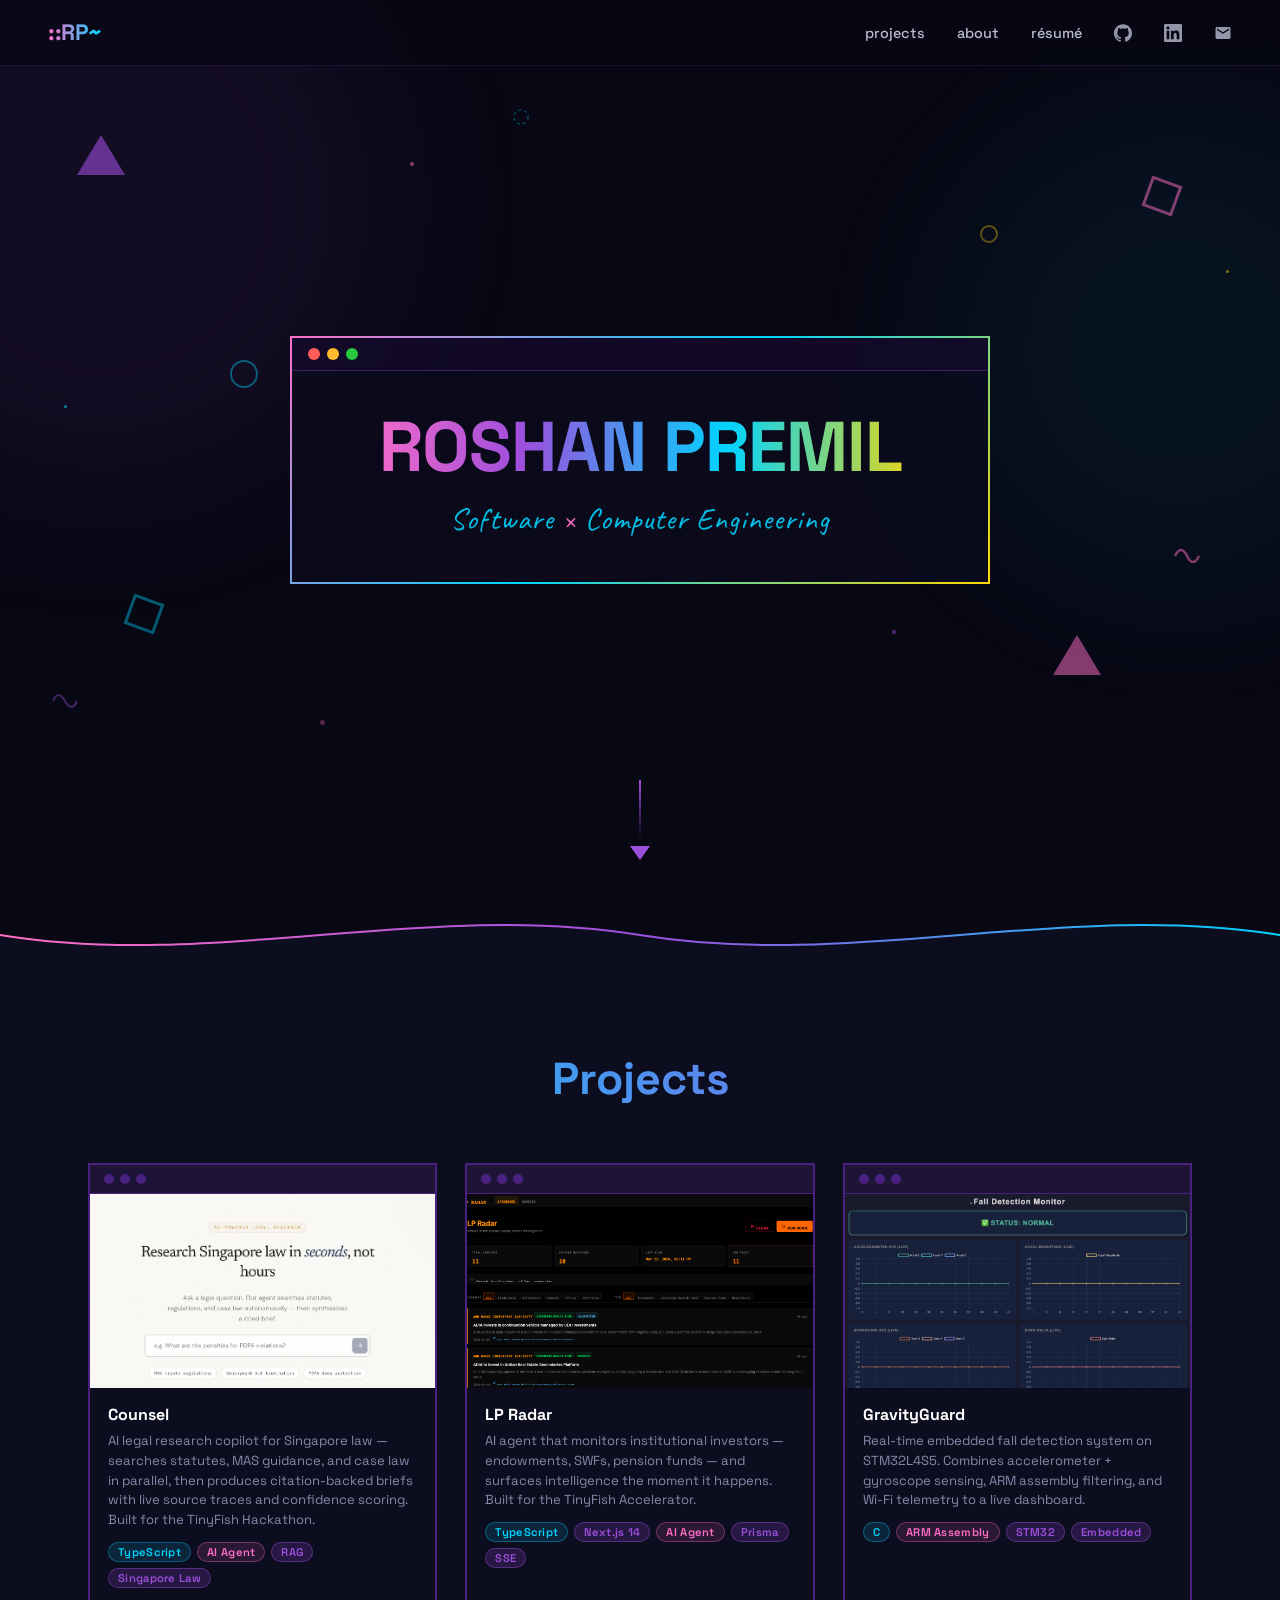
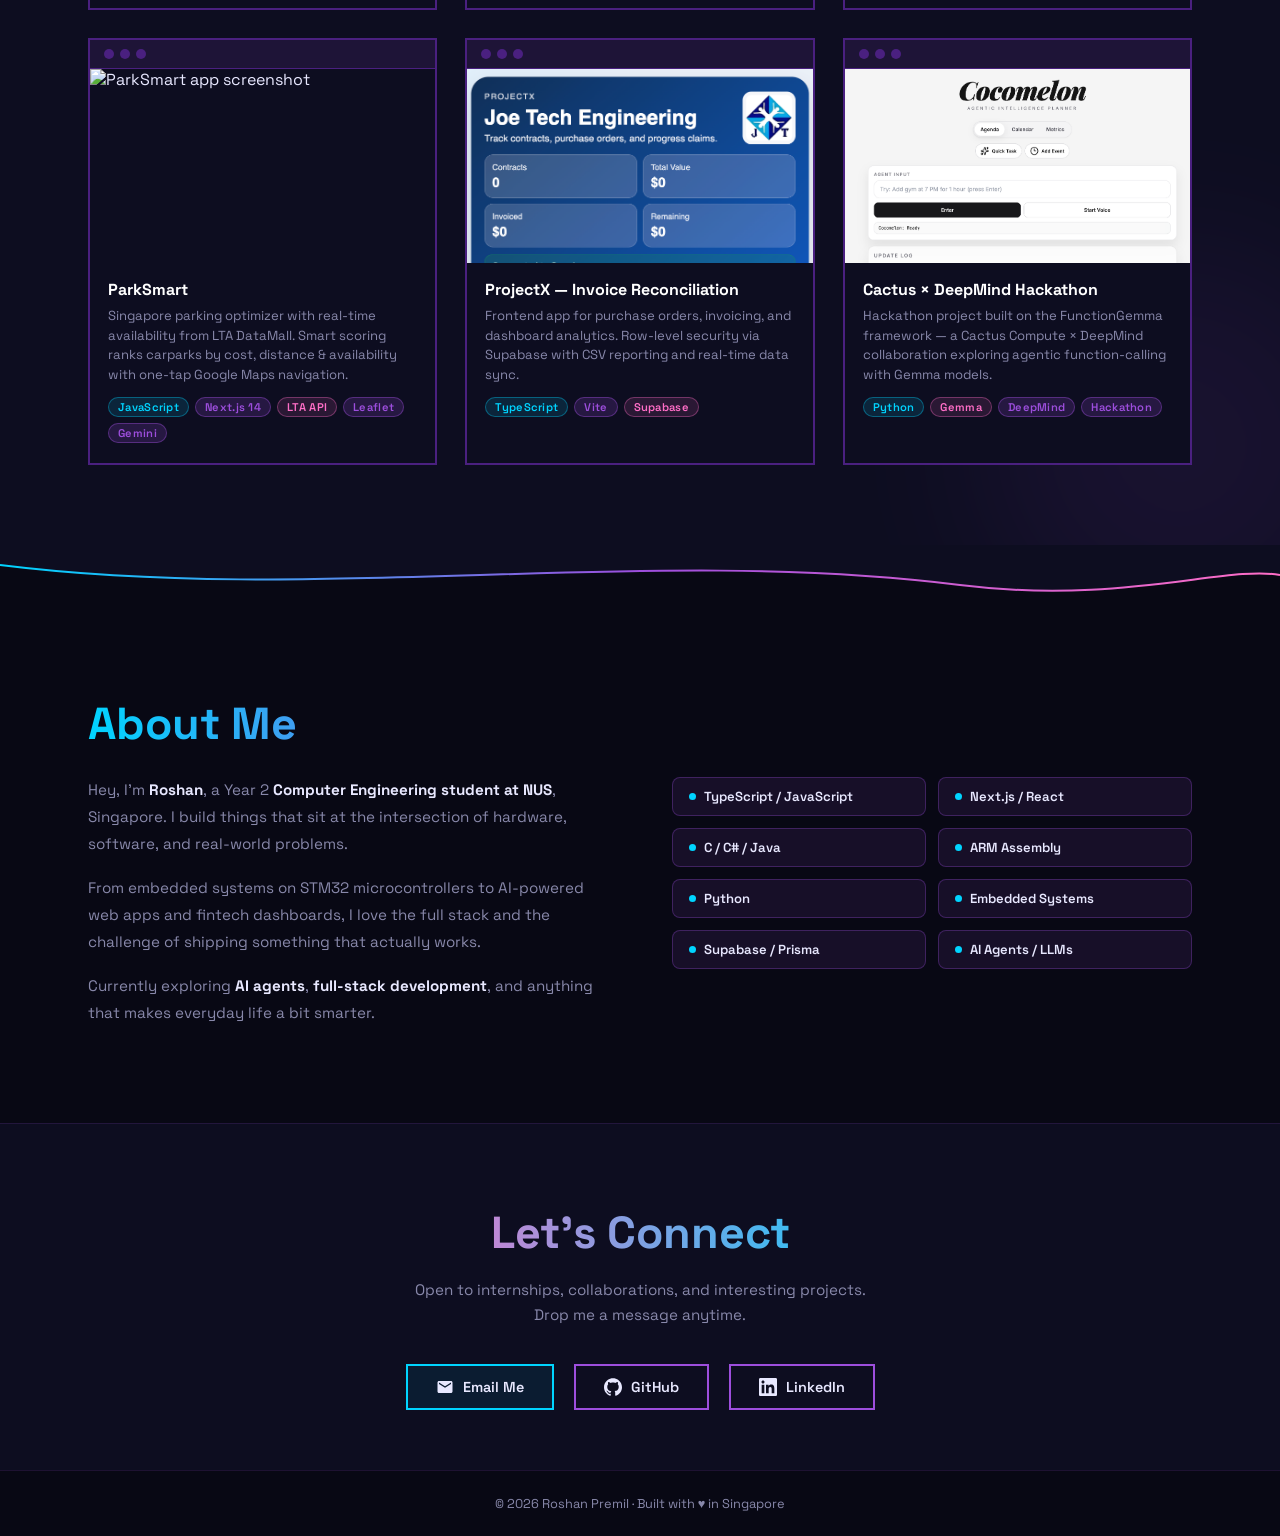
==== index.html @ 3ba29f45 "Initial commit: personal portfolio website" ====
<!DOCTYPE html>
<html lang="en">
<head>
  <meta charset="UTF-8" />
  <meta name="viewport" content="width=device-width, initial-scale=1.0" />
  <title>Roshan Premil — Software Engineer</title>
  <link rel="preconnect" href="https://fonts.googleapis.com" />
  <link href="https://fonts.googleapis.com/css2?family=Caveat:wght@600;700&family=Space+Grotesk:wght@400;500;700;800&display=swap" rel="stylesheet" />
  <style>
    *, *::before, *::after { box-sizing: border-box; margin: 0; padding: 0; }

    :root {
      --bg: #080814;
      --bg2: #0d0d20;
      --pink: #ff6ec7;
      --purple: #9d4edd;
      --cyan: #00d4ff;
      --yellow: #ffd700;
      --card-border: #4a2080;
      --text: #e8e8ff;
      --muted: #8888aa;
    }

    html { scroll-behavior: smooth; }

    body {
      background: var(--bg);
      color: var(--text);
      font-family: 'Space Grotesk', sans-serif;
      overflow-x: hidden;
    }

    /* ─── STARS ─── */
    .stars {
      position: fixed;
      inset: 0;
      pointer-events: none;
      z-index: 0;
      overflow: hidden;
    }
    .star {
      position: absolute;
      border-radius: 50%;
      background: white;
      opacity: 0;
      animation: twinkle var(--d, 3s) var(--delay, 0s) infinite;
    }
    @keyframes twinkle {
      0%, 100% { opacity: 0; }
      50% { opacity: var(--op, 0.6); }
    }

    /* ─── NAV ─── */
    nav {
      position: fixed;
      top: 0; left: 0; right: 0;
      z-index: 100;
      display: flex;
      align-items: center;
      justify-content: space-between;
      padding: 18px 48px;
      background: rgba(8, 8, 20, 0.7);
      backdrop-filter: blur(12px);
      border-bottom: 1px solid rgba(157, 78, 221, 0.15);
    }
    .nav-logo {
      font-size: 1.4rem;
      font-weight: 800;
      background: linear-gradient(90deg, var(--pink), var(--cyan));
      -webkit-background-clip: text;
      -webkit-text-fill-color: transparent;
      background-clip: text;
      letter-spacing: -0.5px;
    }
    .nav-links {
      display: flex;
      align-items: center;
      gap: 32px;
      list-style: none;
    }
    .nav-links a {
      color: var(--text);
      text-decoration: none;
      font-size: 0.9rem;
      font-weight: 500;
      opacity: 0.8;
      transition: opacity 0.2s;
    }
    .nav-links a:hover { opacity: 1; }
    .nav-icon {
      display: flex;
      align-items: center;
      gap: 6px;
    }
    .nav-icon svg { width: 18px; height: 18px; fill: var(--text); opacity: 0.8; transition: opacity 0.2s; }
    .nav-icon:hover svg { opacity: 1; }

    /* ─── WAVE UNDERLINE ─── */
    .nav-wave {
      position: absolute;
      bottom: -3px;
      right: 200px;
      width: 120px;
      height: 8px;
      opacity: 0.5;
    }

    /* ─── HERO ─── */
    #hero {
      position: relative;
      min-height: 100vh;
      display: flex;
      flex-direction: column;
      align-items: center;
      justify-content: center;
      padding: 80px 24px 60px;
      overflow: hidden;
    }

    /* Floating shapes */
    .shape {
      position: absolute;
      pointer-events: none;
      animation: float var(--fd, 6s) ease-in-out var(--fdelay, 0s) infinite alternate;
    }
    @keyframes float {
      from { transform: translateY(0) rotate(var(--r0, 0deg)); }
      to   { transform: translateY(-20px) rotate(var(--r1, 15deg)); }
    }
    .shape-triangle {
      width: 0; height: 0;
      border-left: 24px solid transparent;
      border-right: 24px solid transparent;
      border-bottom: 40px solid;
    }
    .shape-square {
      width: 32px; height: 32px;
      border: 3px solid;
      transform: rotate(20deg);
    }
    .shape-circle {
      width: 28px; height: 28px;
      border-radius: 50%;
      border: 2px solid;
    }
    .shape-squiggle { opacity: 0.6; }

    /* Browser window frame */
    .hero-window {
      position: relative;
      z-index: 2;
      border: 2px solid;
      border-image: linear-gradient(135deg, var(--pink), var(--cyan), var(--yellow)) 1;
      padding: 0;
      max-width: 700px;
      width: 100%;
      background: rgba(13, 13, 32, 0.6);
      backdrop-filter: blur(4px);
    }
    .window-titlebar {
      display: flex;
      align-items: center;
      gap: 7px;
      padding: 10px 16px;
      border-bottom: 1px solid rgba(157, 78, 221, 0.3);
      background: rgba(30, 10, 60, 0.4);
    }
    .dot { width: 12px; height: 12px; border-radius: 50%; }
    .dot-r { background: #ff5f56; }
    .dot-y { background: #febc2e; }
    .dot-g { background: #28c840; }
    .window-body {
      padding: 40px 56px 44px;
      text-align: center;
    }
    .hero-name {
      font-size: clamp(2rem, 5.5vw, 4.8rem);
      white-space: nowrap;
      font-weight: 800;
      line-height: 1.05;
      letter-spacing: -1px;
      background: linear-gradient(90deg, var(--pink) 0%, var(--purple) 30%, var(--cyan) 65%, var(--yellow) 100%);
      -webkit-background-clip: text;
      -webkit-text-fill-color: transparent;
      background-clip: text;
    }
    .hero-sub {
      margin-top: 16px;
      font-family: 'Caveat', cursive;
      font-size: clamp(1.3rem, 3vw, 1.9rem);
      color: var(--cyan);
      opacity: 0.9;
      letter-spacing: 1px;
    }
    .hero-sub span { color: var(--pink); }

    .scroll-arrow {
      position: absolute;
      bottom: 40px;
      left: 50%;
      transform: translateX(-50%);
      z-index: 2;
      display: flex;
      flex-direction: column;
      align-items: center;
      gap: 6px;
    }
    .arrow-line {
      width: 2px;
      height: 60px;
      background: linear-gradient(to bottom, var(--purple), transparent);
      animation: pulse-line 1.5s ease-in-out infinite;
    }
    @keyframes pulse-line {
      0%, 100% { opacity: 0.3; }
      50% { opacity: 1; }
    }
    .arrow-head {
      width: 0; height: 0;
      border-left: 10px solid transparent;
      border-right: 10px solid transparent;
      border-top: 14px solid var(--purple);
      animation: pulse-line 1.5s ease-in-out infinite;
    }

    /* ─── SECTION DIVIDER ─── */
    .wave-divider {
      position: relative;
      height: 80px;
      overflow: hidden;
      background: var(--bg);
    }
    .wave-divider svg { position: absolute; bottom: 0; width: 100%; }

    /* ─── SECTIONS ─── */
    section {
      position: relative;
      z-index: 1;
      padding: 80px 48px;
      max-width: 1200px;
      margin: 0 auto;
    }
    .section-title {
      font-size: clamp(2rem, 4vw, 2.8rem);
      font-weight: 800;
      text-align: center;
      margin-bottom: 56px;
      background: linear-gradient(90deg, var(--cyan), var(--purple));
      -webkit-background-clip: text;
      -webkit-text-fill-color: transparent;
      background-clip: text;
    }

    /* ─── PROJECTS GRID ─── */
    .projects-grid {
      display: grid;
      grid-template-columns: repeat(3, 1fr);
      gap: 28px;
    }
    @media (max-width: 900px) {
      .projects-grid { grid-template-columns: repeat(2, 1fr); }
    }
    @media (max-width: 600px) {
      .projects-grid { grid-template-columns: 1fr; }
      section { padding: 60px 24px; }
      nav { padding: 16px 24px; }
    }

    /* Project card */
    .card {
      border: 2px solid var(--card-border);
      background: var(--bg2);
      transition: transform 0.25s ease, border-color 0.25s ease, box-shadow 0.25s ease;
      cursor: pointer;
      text-decoration: none;
      color: inherit;
      display: block;
    }
    .card:hover {
      transform: translateY(-6px);
      border-color: var(--purple);
      box-shadow: 0 0 24px rgba(157, 78, 221, 0.35);
    }
    .card-titlebar {
      display: flex;
      align-items: center;
      gap: 6px;
      padding: 9px 14px;
      background: rgba(157, 78, 221, 0.12);
      border-bottom: 1px solid var(--card-border);
    }
    .card-dot { width: 10px; height: 10px; border-radius: 50%; background: var(--card-border); }
    .card-thumb {
      width: 100%;
      aspect-ratio: 16/9;
      display: flex;
      align-items: center;
      justify-content: center;
      position: relative;
      overflow: hidden;
    }
    .card-thumb img {
      width: 100%;
      height: 100%;
      object-fit: cover;
      object-position: top;
      display: block;
      transition: transform 0.4s ease;
    }
    .card:hover .card-thumb img {
      transform: scale(1.04);
    }
    .card-thumb::after {
      content: '';
      position: absolute;
      inset: 0;
      background: inherit;
      filter: brightness(0.85);
    }
    .card-thumb.has-img::after { display: none; }
    .card-thumb-icon {
      position: relative;
      z-index: 1;
      font-size: 3.2rem;
      filter: drop-shadow(0 0 12px rgba(0,0,0,0.6));
    }
    .card-body { padding: 16px 18px 20px; }
    .card-title {
      font-size: 1rem;
      font-weight: 700;
      color: white;
      margin-bottom: 6px;
    }
    .card-desc {
      font-size: 0.82rem;
      color: var(--muted);
      line-height: 1.5;
      margin-bottom: 12px;
    }
    .card-tags {
      display: flex;
      flex-wrap: wrap;
      gap: 6px;
    }
    .tag {
      font-size: 0.7rem;
      font-weight: 600;
      padding: 2px 9px;
      border-radius: 999px;
      background: rgba(157, 78, 221, 0.18);
      border: 1px solid rgba(157, 78, 221, 0.4);
      color: var(--purple);
      letter-spacing: 0.3px;
    }
    .tag.cyan {
      background: rgba(0, 212, 255, 0.12);
      border-color: rgba(0, 212, 255, 0.35);
      color: var(--cyan);
    }
    .tag.pink {
      background: rgba(255, 110, 199, 0.12);
      border-color: rgba(255, 110, 199, 0.35);
      color: var(--pink);
    }

    /* ─── ABOUT ─── */
    #about-section {
      background: var(--bg2);
      border-top: 1px solid rgba(157, 78, 221, 0.15);
      border-bottom: 1px solid rgba(157, 78, 221, 0.15);
    }
    .about-inner {
      max-width: 1200px;
      margin: 0 auto;
      padding: 80px 48px;
      display: grid;
      grid-template-columns: 1fr 1fr;
      gap: 64px;
      align-items: center;
    }
    @media (max-width: 768px) {
      .about-inner { grid-template-columns: 1fr; gap: 40px; padding: 60px 24px; }
    }
    .about-heading {
      font-size: clamp(2rem, 4vw, 2.8rem);
      font-weight: 800;
      background: linear-gradient(90deg, var(--cyan), var(--purple));
      -webkit-background-clip: text;
      -webkit-text-fill-color: transparent;
      background-clip: text;
      margin-bottom: 24px;
    }
    .about-text {
      color: var(--muted);
      line-height: 1.8;
      font-size: 0.95rem;
      margin-bottom: 16px;
    }
    .about-text strong { color: var(--text); }
    .skills-grid {
      display: grid;
      grid-template-columns: 1fr 1fr;
      gap: 12px;
      margin-top: 8px;
    }
    .skill-pill {
      padding: 10px 16px;
      background: rgba(157, 78, 221, 0.1);
      border: 1px solid rgba(157, 78, 221, 0.3);
      border-radius: 8px;
      font-size: 0.82rem;
      font-weight: 600;
      color: var(--text);
      display: flex;
      align-items: center;
      gap: 8px;
    }
    .skill-pill .dot-skill {
      width: 7px; height: 7px;
      border-radius: 50%;
      background: var(--cyan);
      flex-shrink: 0;
    }

    /* ─── CONTACT ─── */
    #contact-section {
      text-align: center;
      padding: 80px 48px 60px;
      max-width: 700px;
      margin: 0 auto;
    }
    .contact-title {
      font-size: clamp(2rem, 4vw, 2.8rem);
      font-weight: 800;
      background: linear-gradient(90deg, var(--pink), var(--cyan));
      -webkit-background-clip: text;
      -webkit-text-fill-color: transparent;
      background-clip: text;
      margin-bottom: 16px;
    }
    .contact-sub {
      color: var(--muted);
      margin-bottom: 36px;
      line-height: 1.7;
      font-size: 0.95rem;
    }
    .contact-links {
      display: flex;
      justify-content: center;
      gap: 20px;
      flex-wrap: wrap;
    }
    .contact-btn {
      display: inline-flex;
      align-items: center;
      gap: 9px;
      padding: 12px 28px;
      border: 2px solid var(--purple);
      color: var(--text);
      text-decoration: none;
      font-weight: 600;
      font-size: 0.9rem;
      font-family: 'Space Grotesk', sans-serif;
      background: transparent;
      transition: background 0.2s, border-color 0.2s, box-shadow 0.2s;
    }
    .contact-btn:hover {
      background: rgba(157, 78, 221, 0.2);
      box-shadow: 0 0 20px rgba(157, 78, 221, 0.4);
    }
    .contact-btn.primary {
      border-color: var(--cyan);
      background: rgba(0, 212, 255, 0.08);
    }
    .contact-btn.primary:hover {
      background: rgba(0, 212, 255, 0.2);
      box-shadow: 0 0 20px rgba(0, 212, 255, 0.4);
    }
    .contact-btn svg { width: 18px; height: 18px; fill: currentColor; }

    /* ─── FOOTER ─── */
    footer {
      text-align: center;
      padding: 24px;
      border-top: 1px solid rgba(157, 78, 221, 0.15);
      color: var(--muted);
      font-size: 0.8rem;
    }

    /* ─── SECTION BG DECORATIONS ─── */
    .bg-glow {
      position: absolute;
      border-radius: 50%;
      pointer-events: none;
      filter: blur(80px);
      opacity: 0.08;
      z-index: 0;
    }
  </style>
</head>
<body>

<!-- Stars background -->
<div class="stars" id="stars"></div>

<!-- ─── NAV ─── -->
<nav>
  <div class="nav-logo">::RP~</div>
  <ul class="nav-links">
    <li><a href="#projects">projects</a></li>
    <li><a href="#about">about</a></li>
    <li><a href="resume.html">résumé</a></li>
    <li>
      <a href="https://github.com/Rosh2403" target="_blank" rel="noopener" class="nav-icon">
        <svg viewBox="0 0 24 24" xmlns="http://www.w3.org/2000/svg"><path d="M12 .297c-6.63 0-12 5.373-12 12 0 5.303 3.438 9.8 8.205 11.385.6.113.82-.258.82-.577 0-.285-.01-1.04-.015-2.04-3.338.724-4.042-1.61-4.042-1.61C4.422 18.07 3.633 17.7 3.633 17.7c-1.087-.744.084-.729.084-.729 1.205.084 1.838 1.236 1.838 1.236 1.07 1.835 2.809 1.305 3.495.998.108-.776.417-1.305.76-1.605-2.665-.3-5.466-1.332-5.466-5.93 0-1.31.465-2.38 1.235-3.22-.135-.303-.54-1.523.105-3.176 0 0 1.005-.322 3.3 1.23.96-.267 1.98-.399 3-.405 1.02.006 2.04.138 3 .405 2.28-1.552 3.285-1.23 3.285-1.23.645 1.653.24 2.873.12 3.176.765.84 1.23 1.91 1.23 3.22 0 4.61-2.805 5.625-5.475 5.92.42.36.81 1.096.81 2.22 0 1.606-.015 2.896-.015 3.286 0 .315.21.69.825.57C20.565 22.092 24 17.592 24 12.297c0-6.627-5.373-12-12-12"/></svg>
      </a>
    </li>
    <li>
      <a href="https://linkedin.com/in/roshanpremil" target="_blank" rel="noopener" class="nav-icon">
        <svg viewBox="0 0 24 24" xmlns="http://www.w3.org/2000/svg"><path d="M20.447 20.452h-3.554v-5.569c0-1.328-.027-3.037-1.852-3.037-1.853 0-2.136 1.445-2.136 2.939v5.667H9.351V9h3.414v1.561h.046c.477-.9 1.637-1.85 3.37-1.85 3.601 0 4.267 2.37 4.267 5.455v6.286zM5.337 7.433c-1.144 0-2.063-.926-2.063-2.065 0-1.138.92-2.063 2.063-2.063 1.14 0 2.064.925 2.064 2.063 0 1.139-.925 2.065-2.064 2.065zm1.782 13.019H3.555V9h3.564v11.452zM22.225 0H1.771C.792 0 0 .774 0 1.729v20.542C0 23.227.792 24 1.771 24h20.451C23.2 24 24 23.227 24 22.271V1.729C24 .774 23.2 0 22.222 0h.003z"/></svg>
      </a>
    </li>
    <li>
      <a href="mailto:rohanroshan2403@gmail.com" class="nav-icon">
        <svg viewBox="0 0 24 24" xmlns="http://www.w3.org/2000/svg"><path d="M20 4H4c-1.1 0-2 .9-2 2v12c0 1.1.9 2 2 2h16c1.1 0 2-.9 2-2V6c0-1.1-.9-2-2-2zm0 4l-8 5-8-5V6l8 5 8-5v2z"/></svg>
      </a>
    </li>
  </ul>
</nav>

<!-- ─── HERO ─── -->
<section id="hero" style="max-width: none; padding: 0;">
  <!-- Background glow -->
  <div class="bg-glow" style="width:600px;height:600px;background:var(--purple);top:-100px;left:-200px;"></div>
  <div class="bg-glow" style="width:500px;height:500px;background:var(--cyan);top:100px;right:-150px;opacity:0.05;"></div>

  <!-- Floating shapes -->
  <div class="shape shape-triangle" style="border-bottom-color: var(--purple); top: 15%; left: 6%; opacity:0.6; --fd:7s; --r0:-10deg; --r1:20deg;"></div>
  <div class="shape shape-square" style="border-color: var(--pink); top: 20%; right: 8%; opacity:0.5; --fd:5s; --fdelay:1s;"></div>
  <div class="shape shape-triangle" style="border-bottom-color: var(--pink); bottom: 25%; right: 14%; opacity:0.5; --fd:8s; --fdelay:0.5s; --r0:5deg; --r1:-15deg;"></div>
  <div class="shape shape-square" style="border-color: var(--cyan); bottom: 30%; left: 10%; opacity:0.4; --fd:6s; --fdelay:2s;"></div>
  <div class="shape shape-circle" style="border-color: var(--cyan); top: 40%; left: 18%; opacity:0.4; --fd:9s; --fdelay:1.5s;"></div>
  <div class="shape shape-circle" style="border-color: var(--yellow); top: 25%; right: 22%; opacity:0.35; --fd:7s; --fdelay:3s; width:18px;height:18px;"></div>
  <div class="shape" style="top:60%;right:6%;opacity:0.5;--fd:5s;--fdelay:0.8s;">
    <svg width="32" height="32" viewBox="0 0 32 32" fill="none"><path d="M4 16 Q10 4 16 16 Q22 28 28 16" stroke="#ff6ec7" stroke-width="2.5" fill="none"/></svg>
  </div>
  <div class="shape" style="bottom:20%;left:4%;opacity:0.4;--fd:6s;--fdelay:2.5s;">
    <svg width="28" height="28" viewBox="0 0 28 28" fill="none"><path d="M2 14 Q7 2 14 14 Q21 26 26 14" stroke="#9d4edd" stroke-width="2" fill="none"/></svg>
  </div>
  <div class="shape" style="top:12%;left:40%;opacity:0.3;--fd:10s;">
    <svg width="18" height="18" viewBox="0 0 18 18" fill="none"><circle cx="9" cy="9" r="7" stroke="#00d4ff" stroke-width="1.5" stroke-dasharray="3 3"/></svg>
  </div>

  <!-- Dots scatter -->
  <div style="position:absolute;top:18%;left:32%;width:4px;height:4px;background:var(--pink);border-radius:50%;opacity:0.5;"></div>
  <div style="position:absolute;top:45%;left:5%;width:3px;height:3px;background:var(--cyan);border-radius:50%;opacity:0.6;"></div>
  <div style="position:absolute;top:70%;right:30%;width:4px;height:4px;background:var(--purple);border-radius:50%;opacity:0.5;"></div>
  <div style="position:absolute;top:30%;right:4%;width:3px;height:3px;background:var(--yellow);border-radius:50%;opacity:0.5;"></div>
  <div style="position:absolute;top:80%;left:25%;width:5px;height:5px;background:var(--pink);border-radius:50%;opacity:0.3;"></div>

  <!-- Hero content -->
  <div style="position:relative;z-index:2;width:100%;min-height:100vh;display:flex;flex-direction:column;align-items:center;justify-content:center;padding:100px 24px 80px;">
    <div class="hero-window">
      <div class="window-titlebar">
        <div class="dot dot-r"></div>
        <div class="dot dot-y"></div>
        <div class="dot dot-g"></div>
      </div>
      <div class="window-body">
        <h1 class="hero-name">ROSHAN PREMIL</h1>
        <p class="hero-sub">Software <span>×</span> Computer Engineering</p>
      </div>
    </div>
    <div class="scroll-arrow">
      <div class="arrow-line"></div>
      <div class="arrow-head"></div>
    </div>
  </div>
</section>

<!-- ─── WAVE DIVIDER ─── -->
<div style="height:70px;overflow:hidden;background:var(--bg);position:relative;">
  <svg viewBox="0 0 1440 70" preserveAspectRatio="none" style="position:absolute;bottom:0;width:100%;height:100%;">
    <path d="M0,35 C240,70 480,0 720,35 C960,70 1200,0 1440,35 L1440,70 L0,70 Z" fill="#0d0d20"/>
    <path d="M0,35 C240,70 480,0 720,35 C960,70 1200,0 1440,35" fill="none" stroke="url(#waveGrad)" stroke-width="2"/>
    <defs>
      <linearGradient id="waveGrad" x1="0%" y1="0%" x2="100%" y2="0%">
        <stop offset="0%" stop-color="#ff6ec7"/>
        <stop offset="50%" stop-color="#9d4edd"/>
        <stop offset="100%" stop-color="#00d4ff"/>
      </linearGradient>
    </defs>
  </svg>
</div>

<!-- ─── PROJECTS ─── -->
<div id="projects" style="background:var(--bg2); position:relative; overflow:hidden;">
  <div class="bg-glow" style="width:400px;height:400px;background:var(--purple);bottom:-100px;right:-100px;"></div>
  <section>
    <h2 class="section-title">Projects</h2>
    <div class="projects-grid">

      <!-- Counsel -->
      <a href="https://github.com/Rosh2403/Counsel" target="_blank" rel="noopener" class="card">
        <div class="card-titlebar">
          <div class="card-dot"></div><div class="card-dot"></div><div class="card-dot"></div>
        </div>
        <div class="card-thumb has-img">
          <img src="screenshots/counsel.png" alt="Counsel AI legal research copilot" loading="lazy">
        </div>
        <div class="card-body">
          <div class="card-title">Counsel</div>
          <div class="card-desc">AI legal research copilot for Singapore law — searches statutes, MAS guidance, and case law in parallel, then produces citation-backed briefs with live source traces and confidence scoring. Built for the TinyFish Hackathon.</div>
          <div class="card-tags">
            <span class="tag cyan">TypeScript</span>
            <span class="tag pink">AI Agent</span>
            <span class="tag">RAG</span>
            <span class="tag">Singapore Law</span>
          </div>
        </div>
      </a>

      <!-- LP Radar -->
      <a href="https://github.com/Rosh2403/LDRadar" target="_blank" rel="noopener" class="card">
        <div class="card-titlebar">
          <div class="card-dot"></div><div class="card-dot"></div><div class="card-dot"></div>
        </div>
        <div class="card-thumb has-img">
          <img src="screenshots/lpradar.png" alt="LP Radar dashboard" loading="lazy">
        </div>
        <div class="card-body">
          <div class="card-title">LP Radar</div>
          <div class="card-desc">AI agent that monitors institutional investors — endowments, SWFs, pension funds — and surfaces intelligence the moment it happens. Built for the TinyFish Accelerator.</div>
          <div class="card-tags">
            <span class="tag cyan">TypeScript</span>
            <span class="tag">Next.js 14</span>
            <span class="tag pink">AI Agent</span>
            <span class="tag">Prisma</span>
            <span class="tag">SSE</span>
          </div>
        </div>
      </a>

      <!-- GravityGuard -->
      <a href="https://github.com/Rosh2403/Fall-detector" target="_blank" rel="noopener" class="card">
        <div class="card-titlebar">
          <div class="card-dot"></div><div class="card-dot"></div><div class="card-dot"></div>
        </div>
        <div class="card-thumb has-img">
          <img src="screenshots/gravityguard.png" alt="GravityGuard fall detection dashboard" loading="lazy">
        </div>
        <div class="card-body">
          <div class="card-title">GravityGuard</div>
          <div class="card-desc">Real-time embedded fall detection system on STM32L4S5. Combines accelerometer + gyroscope sensing, ARM assembly filtering, and Wi-Fi telemetry to a live dashboard.</div>
          <div class="card-tags">
            <span class="tag cyan">C</span>
            <span class="tag pink">ARM Assembly</span>
            <span class="tag">STM32</span>
            <span class="tag">Embedded</span>
          </div>
        </div>
      </a>

      <!-- ParkSmart -->
      <a href="https://github.com/Rosh2403/ParkSmart" target="_blank" rel="noopener" class="card">
        <div class="card-titlebar">
          <div class="card-dot"></div><div class="card-dot"></div><div class="card-dot"></div>
        </div>
        <div class="card-thumb has-img">
          <img src="https://github.com/user-attachments/assets/b4dbb531-3345-4b9a-aef7-6df364895c46" alt="ParkSmart app screenshot" loading="lazy">
        </div>
        <div class="card-body">
          <div class="card-title">ParkSmart</div>
          <div class="card-desc">Singapore parking optimizer with real-time availability from LTA DataMall. Smart scoring ranks carparks by cost, distance & availability with one-tap Google Maps navigation.</div>
          <div class="card-tags">
            <span class="tag cyan">JavaScript</span>
            <span class="tag">Next.js 14</span>
            <span class="tag pink">LTA API</span>
            <span class="tag">Leaflet</span>
            <span class="tag">Gemini</span>
          </div>
        </div>
      </a>

      <!-- ProjectX -->
      <a href="https://github.com/Rosh2403/ProjectX" target="_blank" rel="noopener" class="card">
        <div class="card-titlebar">
          <div class="card-dot"></div><div class="card-dot"></div><div class="card-dot"></div>
        </div>
        <div class="card-thumb has-img">
          <img src="screenshots/projectx.png" alt="ProjectX invoice reconciliation app" loading="lazy">
        </div>
        <div class="card-body">
          <div class="card-title">ProjectX — Invoice Reconciliation</div>
          <div class="card-desc">Frontend app for purchase orders, invoicing, and dashboard analytics. Row-level security via Supabase with CSV reporting and real-time data sync.</div>
          <div class="card-tags">
            <span class="tag cyan">TypeScript</span>
            <span class="tag">Vite</span>
            <span class="tag pink">Supabase</span>
          </div>
        </div>
      </a>


      <!-- Cactus x DeepMind Hackathon -->
      <a href="https://github.com/Rosh2403/functiongemma-hackathon" target="_blank" rel="noopener" class="card">
        <div class="card-titlebar">
          <div class="card-dot"></div><div class="card-dot"></div><div class="card-dot"></div>
        </div>
        <div class="card-thumb has-img">
          <img src="screenshots/cactus.png" alt="Cactus app screenshot" loading="lazy">
        </div>
        <div class="card-body">
          <div class="card-title">Cactus × DeepMind Hackathon</div>
          <div class="card-desc">Hackathon project built on the FunctionGemma framework — a Cactus Compute × DeepMind collaboration exploring agentic function-calling with Gemma models.</div>
          <div class="card-tags">
            <span class="tag cyan">Python</span>
            <span class="tag pink">Gemma</span>
            <span class="tag">DeepMind</span>
            <span class="tag">Hackathon</span>
          </div>
        </div>
      </a>

    </div>
  </section>
</div>

<!-- ─── WAVE DIVIDER 2 ─── -->
<div style="height:70px;overflow:hidden;background:var(--bg2);position:relative;">
  <svg viewBox="0 0 1440 70" preserveAspectRatio="none" style="position:absolute;bottom:0;width:100%;height:100%;">
    <path d="M0,20 C360,60 720,0 1080,40 C1260,60 1380,20 1440,30 L1440,70 L0,70 Z" fill="var(--bg)"/>
    <path d="M0,20 C360,60 720,0 1080,40 C1260,60 1380,20 1440,30" fill="none" stroke="url(#waveGrad2)" stroke-width="2"/>
    <defs>
      <linearGradient id="waveGrad2" x1="0%" y1="0%" x2="100%" y2="0%">
        <stop offset="0%" stop-color="#00d4ff"/>
        <stop offset="50%" stop-color="#9d4edd"/>
        <stop offset="100%" stop-color="#ff6ec7"/>
      </linearGradient>
    </defs>
  </svg>
</div>

<!-- ─── ABOUT ─── -->
<div id="about" style="background:var(--bg);">
  <div id="about-section" style="background:transparent;border:none;">
    <div class="about-inner">
      <div>
        <h2 class="about-heading">About Me</h2>
        <p class="about-text">
          Hey, I'm <strong>Roshan</strong>, a Year 2 <strong>Computer Engineering student at NUS</strong>, Singapore.
          I build things that sit at the intersection of hardware, software, and real-world problems.
        </p>
        <p class="about-text">
          From embedded systems on STM32 microcontrollers to AI-powered web apps and fintech dashboards,
          I love the full stack and the challenge of shipping something that actually works.
        </p>
        <p class="about-text">
          Currently exploring <strong>AI agents</strong>, <strong>full-stack development</strong>, and anything that
          makes everyday life a bit smarter.
        </p>
      </div>
      <div>
        <div class="skills-grid">
          <div class="skill-pill"><span class="dot-skill"></span>TypeScript / JavaScript</div>
          <div class="skill-pill"><span class="dot-skill"></span>Next.js / React</div>
          <div class="skill-pill"><span class="dot-skill"></span>C / C# / Java</div>
          <div class="skill-pill"><span class="dot-skill"></span>ARM Assembly</div>
          <div class="skill-pill"><span class="dot-skill"></span>Python</div>
          <div class="skill-pill"><span class="dot-skill"></span>Embedded Systems</div>
          <div class="skill-pill"><span class="dot-skill"></span>Supabase / Prisma</div>
          <div class="skill-pill"><span class="dot-skill"></span>AI Agents / LLMs</div>
        </div>
      </div>
    </div>
  </div>
</div>

<!-- ─── CONTACT ─── -->
<div style="background:var(--bg2); border-top: 1px solid rgba(157,78,221,0.15);">
  <section id="contact-section" style="max-width:700px;">
    <h2 class="contact-title">Let's Connect</h2>
    <p class="contact-sub">
      Open to internships, collaborations, and interesting projects.<br/>
      Drop me a message anytime.
    </p>
    <div class="contact-links">
      <a href="mailto:rohanroshan2403@gmail.com" class="contact-btn primary">
        <svg viewBox="0 0 24 24"><path d="M20 4H4c-1.1 0-2 .9-2 2v12c0 1.1.9 2 2 2h16c1.1 0 2-.9 2-2V6c0-1.1-.9-2-2-2zm0 4l-8 5-8-5V6l8 5 8-5v2z"/></svg>
        Email Me
      </a>
      <a href="https://github.com/Rosh2403" target="_blank" rel="noopener" class="contact-btn">
        <svg viewBox="0 0 24 24"><path d="M12 .297c-6.63 0-12 5.373-12 12 0 5.303 3.438 9.8 8.205 11.385.6.113.82-.258.82-.577 0-.285-.01-1.04-.015-2.04-3.338.724-4.042-1.61-4.042-1.61C4.422 18.07 3.633 17.7 3.633 17.7c-1.087-.744.084-.729.084-.729 1.205.084 1.838 1.236 1.838 1.236 1.07 1.835 2.809 1.305 3.495.998.108-.776.417-1.305.76-1.605-2.665-.3-5.466-1.332-5.466-5.93 0-1.31.465-2.38 1.235-3.22-.135-.303-.54-1.523.105-3.176 0 0 1.005-.322 3.3 1.23.96-.267 1.98-.399 3-.405 1.02.006 2.04.138 3 .405 2.28-1.552 3.285-1.23 3.285-1.23.645 1.653.24 2.873.12 3.176.765.84 1.23 1.91 1.23 3.22 0 4.61-2.805 5.625-5.475 5.92.42.36.81 1.096.81 2.22 0 1.606-.015 2.896-.015 3.286 0 .315.21.69.825.57C20.565 22.092 24 17.592 24 12.297c0-6.627-5.373-12-12-12"/></svg>
        GitHub
      </a>
      <a href="https://linkedin.com/in/roshanpremil" target="_blank" rel="noopener" class="contact-btn">
        <svg viewBox="0 0 24 24"><path d="M20.447 20.452h-3.554v-5.569c0-1.328-.027-3.037-1.852-3.037-1.853 0-2.136 1.445-2.136 2.939v5.667H9.351V9h3.414v1.561h.046c.477-.9 1.637-1.85 3.37-1.85 3.601 0 4.267 2.37 4.267 5.455v6.286zM5.337 7.433c-1.144 0-2.063-.926-2.063-2.065 0-1.138.92-2.063 2.063-2.063 1.14 0 2.064.925 2.064 2.063 0 1.139-.925 2.065-2.064 2.065zm1.782 13.019H3.555V9h3.564v11.452zM22.225 0H1.771C.792 0 0 .774 0 1.729v20.542C0 23.227.792 24 1.771 24h20.451C23.2 24 24 23.227 24 22.271V1.729C24 .774 23.2 0 22.222 0h.003z"/></svg>
        LinkedIn
      </a>
    </div>
  </section>
</div>

<!-- ─── FOOTER ─── -->
<footer>
  <p>© 2026 Roshan Premil · Built with ♥ in Singapore</p>
</footer>

<script>
  // Generate stars
  const starsEl = document.getElementById('stars');
  for (let i = 0; i < 120; i++) {
    const s = document.createElement('div');
    s.className = 'star';
    const size = Math.random() * 2.5 + 0.5;
    s.style.cssText = `
      width:${size}px; height:${size}px;
      left:${Math.random()*100}%;
      top:${Math.random()*100}%;
      --d:${(Math.random()*4+2).toFixed(1)}s;
      --delay:${(Math.random()*5).toFixed(1)}s;
      --op:${(Math.random()*0.5+0.2).toFixed(2)};
    `;
    starsEl.appendChild(s);
  }
</script>

</body>
</html>
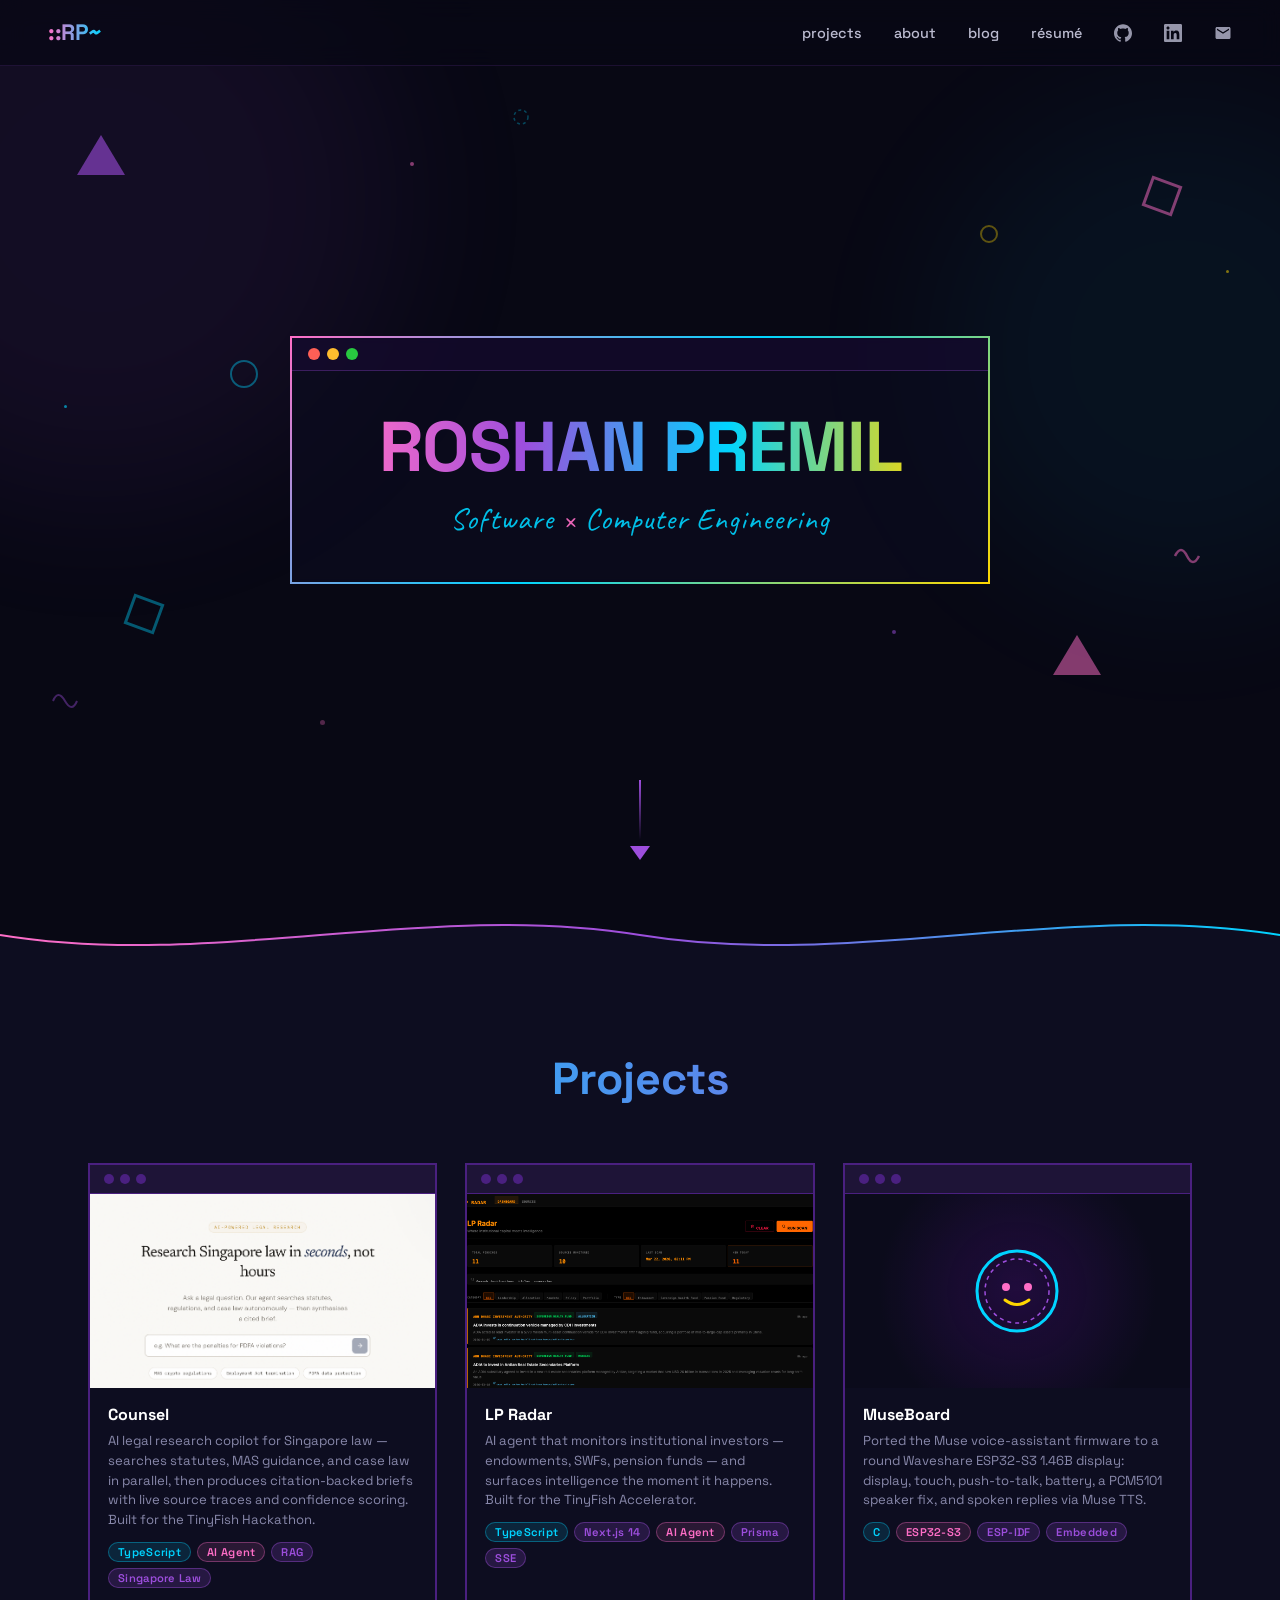
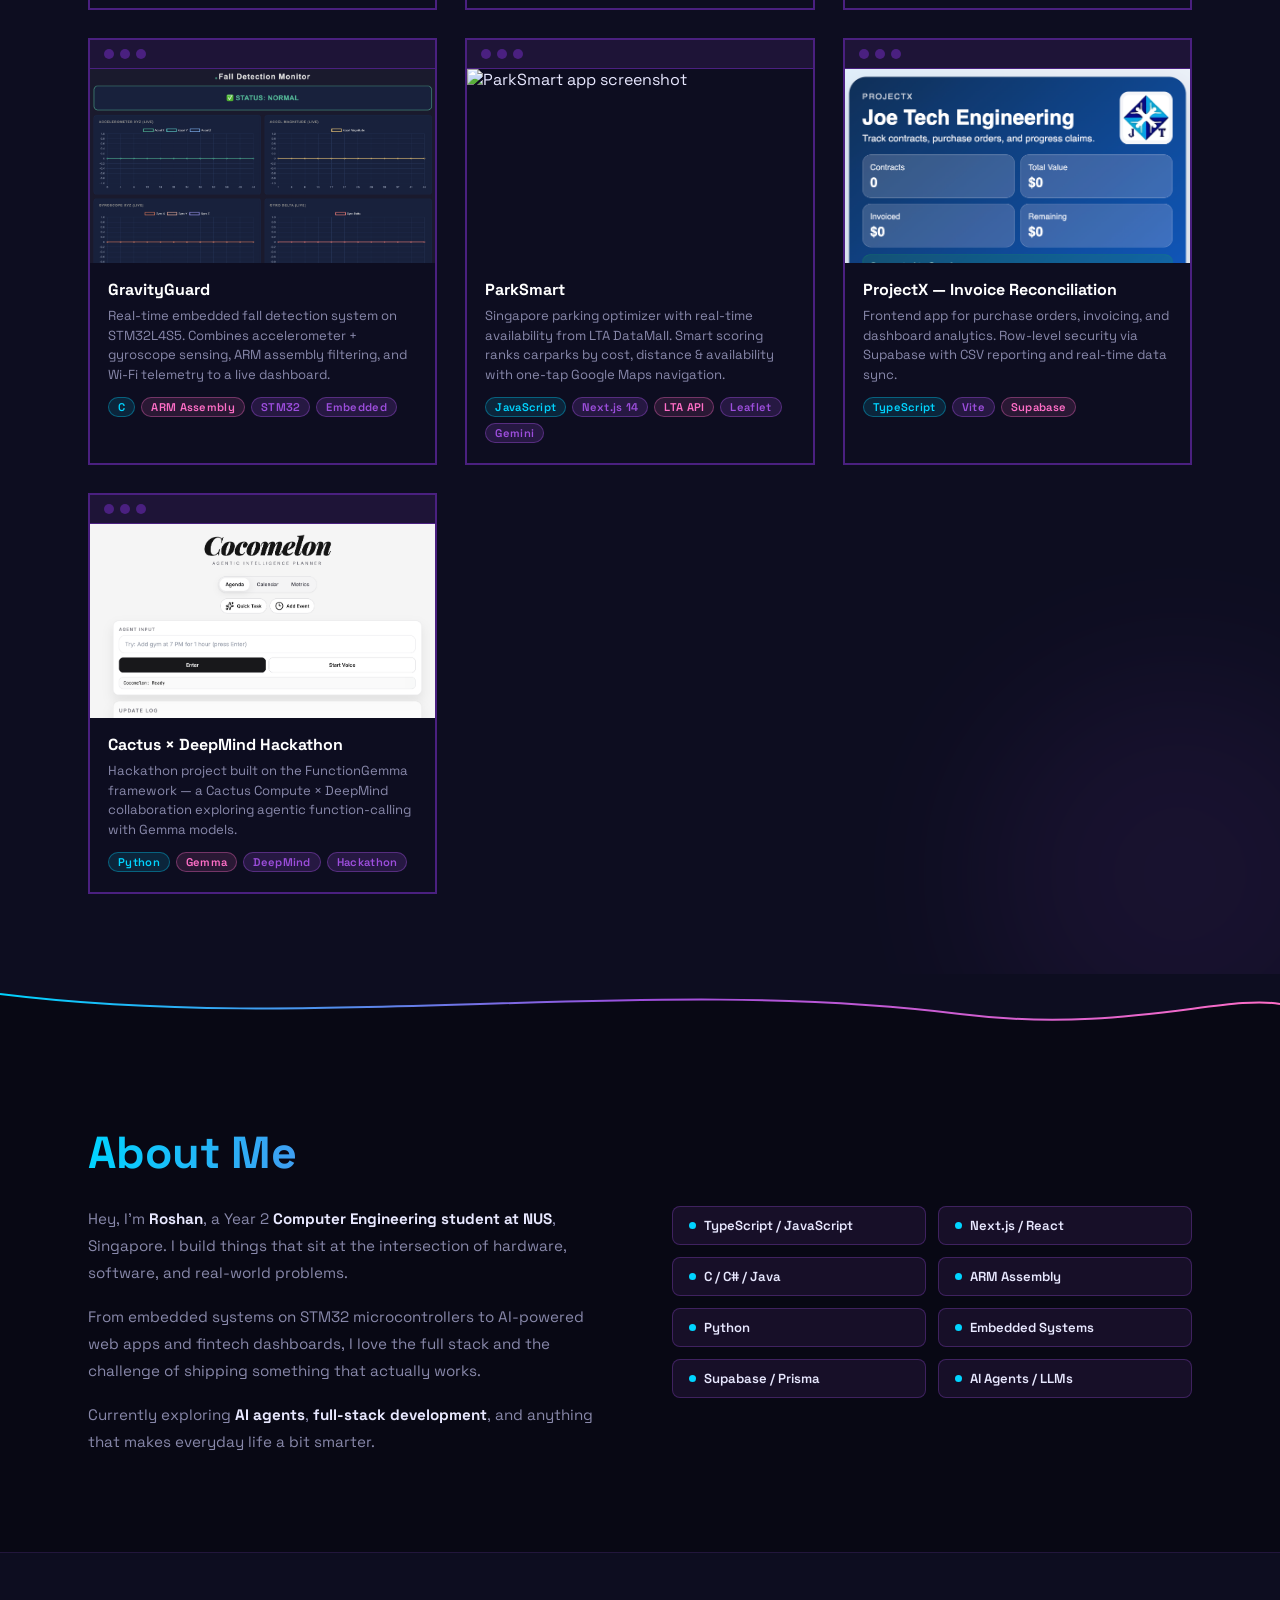
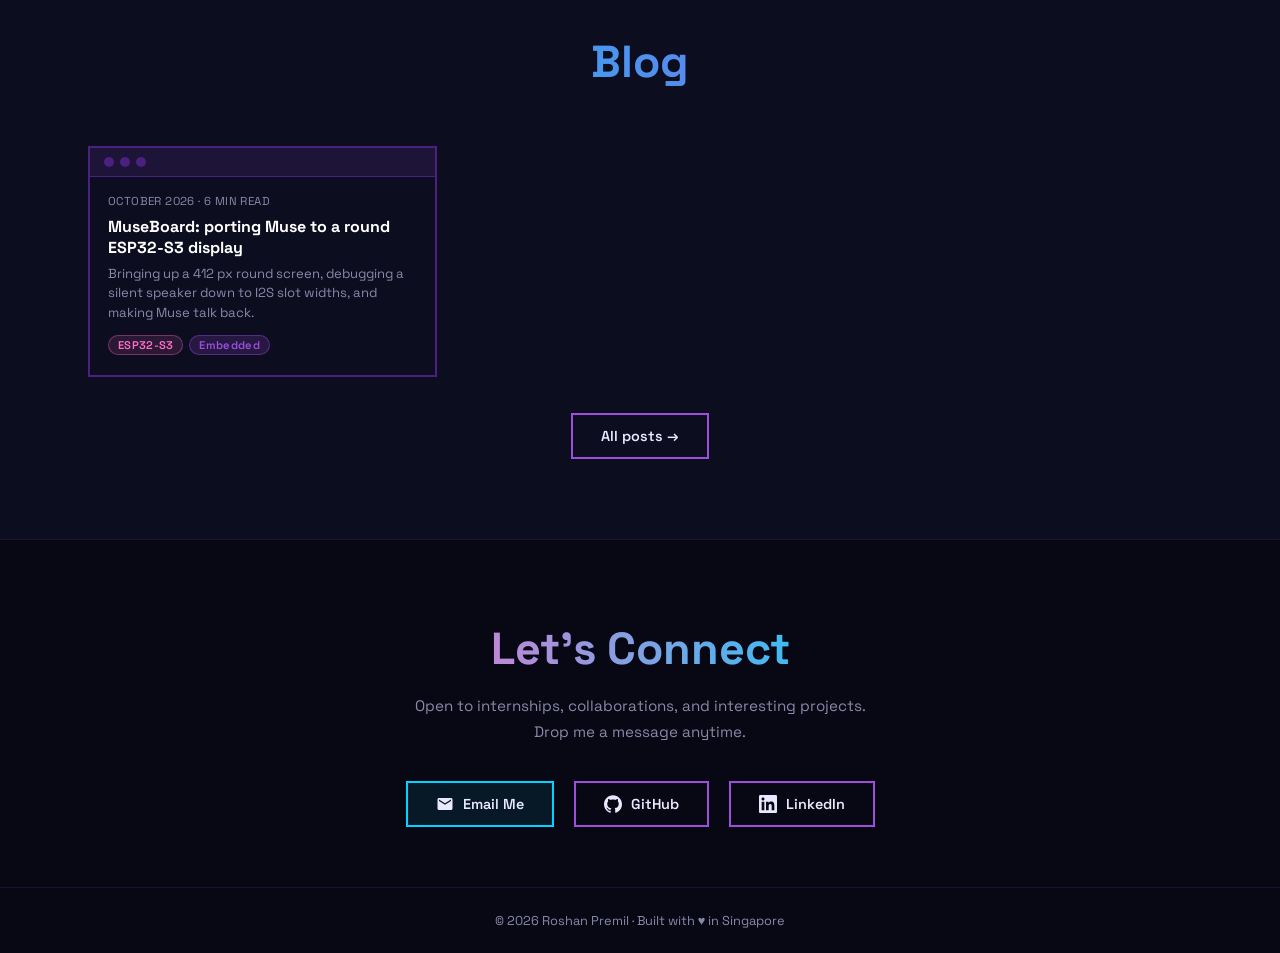
==== commit c7a3a41c: "Add blog with a post on the MuseBoard ESP32-S3 port Adds a blog index and a first post about porting" ====
--- a/index.html
+++ b/index.html
@@ -509,6 +509,7 @@
   <ul class="nav-links">
     <li><a href="#projects">projects</a></li>
     <li><a href="#about">about</a></li>
+    <li><a href="#blog">blog</a></li>
     <li><a href="resume.html">résumé</a></li>
     <li>
       <a href="https://github.com/Rosh2403" target="_blank" rel="noopener" class="nav-icon">
@@ -637,6 +638,31 @@
             <span class="tag pink">AI Agent</span>
             <span class="tag">Prisma</span>
             <span class="tag">SSE</span>
+          </div>
+        </div>
+      </a>
+
+      <!-- MuseBoard -->
+      <a href="blog/museboard-esp32.html" class="card">
+        <div class="card-titlebar">
+          <div class="card-dot"></div><div class="card-dot"></div><div class="card-dot"></div>
+        </div>
+        <div class="card-thumb" style="background:radial-gradient(circle at 50% 50%, #2a0f4d 0%, #0d0d20 70%);">
+          <svg class="card-thumb-icon" width="96" height="96" viewBox="0 0 96 96" fill="none" aria-hidden="true">
+            <circle cx="48" cy="48" r="40" stroke="#00d4ff" stroke-width="3"/>
+            <circle cx="48" cy="48" r="32" stroke="#9d4edd" stroke-width="1.5" stroke-dasharray="4 4"/>
+            <circle cx="37" cy="44" r="4" fill="#ff6ec7"/><circle cx="59" cy="44" r="4" fill="#ff6ec7"/>
+            <path d="M36 57 Q48 66 60 57" stroke="#ffd700" stroke-width="3" stroke-linecap="round"/>
+          </svg>
+        </div>
+        <div class="card-body">
+          <div class="card-title">MuseBoard</div>
+          <div class="card-desc">Ported the Muse voice-assistant firmware to a round Waveshare ESP32-S3 1.46B display: display, touch, push-to-talk, battery, a PCM5101 speaker fix, and spoken replies via Muse TTS.</div>
+          <div class="card-tags">
+            <span class="tag cyan">C</span>
+            <span class="tag pink">ESP32-S3</span>
+            <span class="tag">ESP-IDF</span>
+            <span class="tag">Embedded</span>
           </div>
         </div>
       </a>
@@ -776,8 +802,34 @@
   </div>
 </div>
 
+<!-- ─── BLOG ─── -->
+<div id="blog" style="background:var(--bg2); border-top: 1px solid rgba(157,78,221,0.15);">
+  <section>
+    <h2 class="section-title">Blog</h2>
+    <div class="projects-grid">
+      <a href="blog/museboard-esp32.html" class="card">
+        <div class="card-titlebar">
+          <div class="card-dot"></div><div class="card-dot"></div><div class="card-dot"></div>
+        </div>
+        <div class="card-body">
+          <div class="card-desc" style="margin-bottom:6px;text-transform:uppercase;letter-spacing:0.4px;font-size:0.72rem;">October 2026 · 6 min read</div>
+          <div class="card-title">MuseBoard: porting Muse to a round ESP32-S3 display</div>
+          <div class="card-desc">Bringing up a 412 px round screen, debugging a silent speaker down to I2S slot widths, and making Muse talk back.</div>
+          <div class="card-tags">
+            <span class="tag pink">ESP32-S3</span>
+            <span class="tag">Embedded</span>
+          </div>
+        </div>
+      </a>
+    </div>
+    <p style="text-align:center;margin-top:36px;">
+      <a href="blog/index.html" class="contact-btn">All posts →</a>
+    </p>
+  </section>
+</div>
+
 <!-- ─── CONTACT ─── -->
-<div style="background:var(--bg2); border-top: 1px solid rgba(157,78,221,0.15);">
+<div style="background:var(--bg); border-top: 1px solid rgba(157,78,221,0.15);">
   <section id="contact-section" style="max-width:700px;">
     <h2 class="contact-title">Let's Connect</h2>
     <p class="contact-sub">
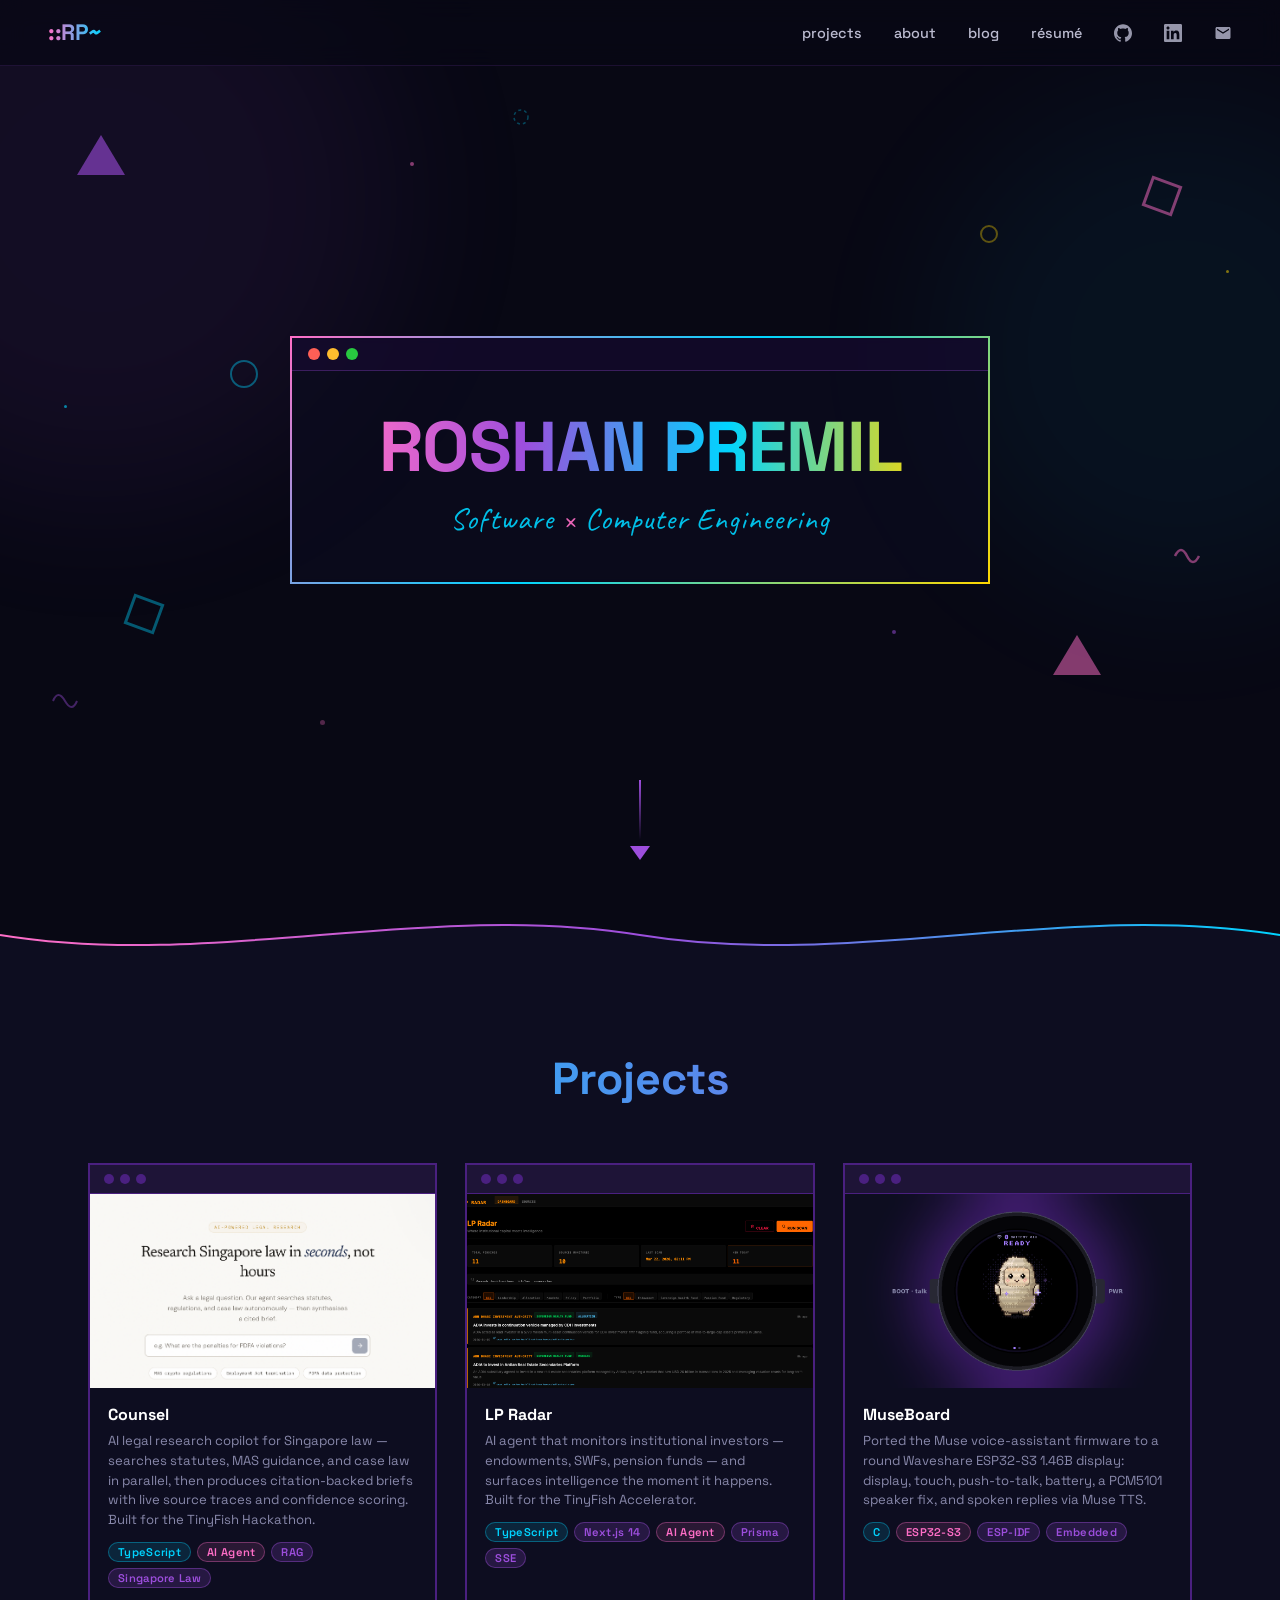
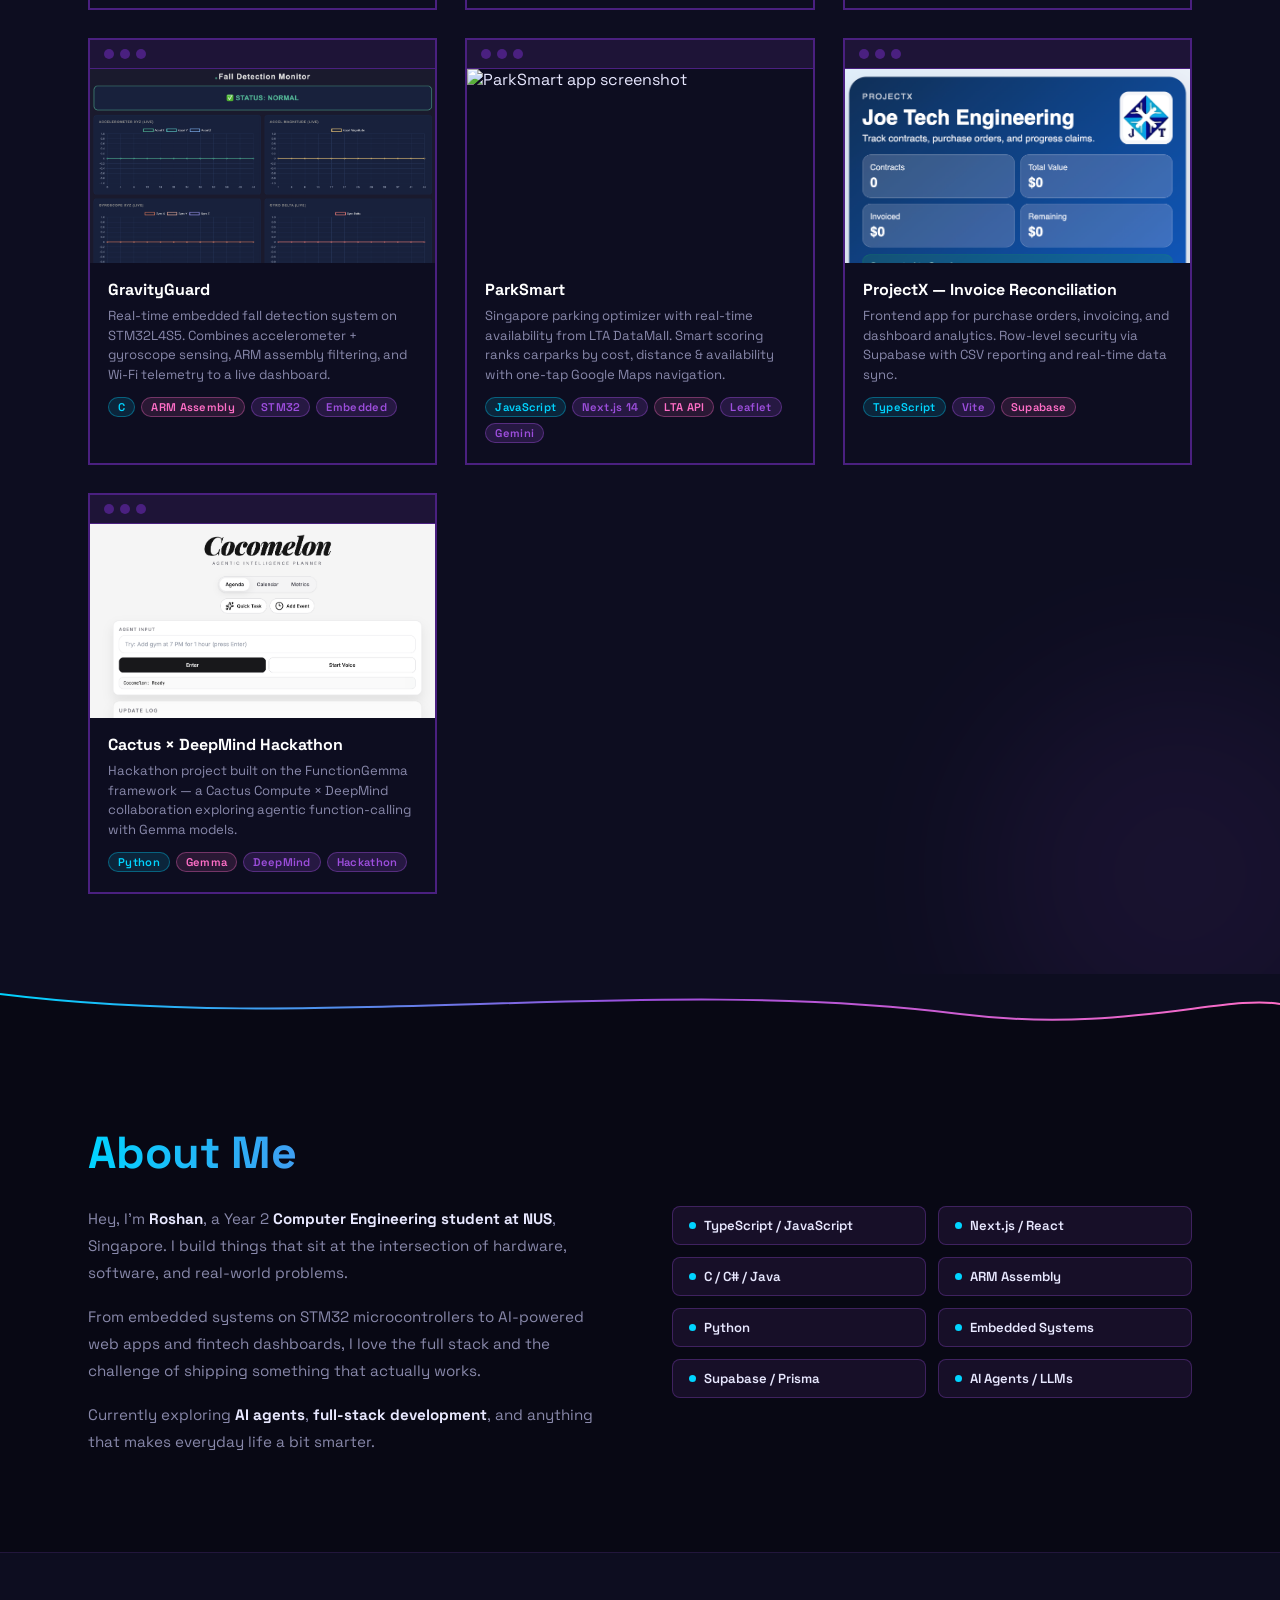
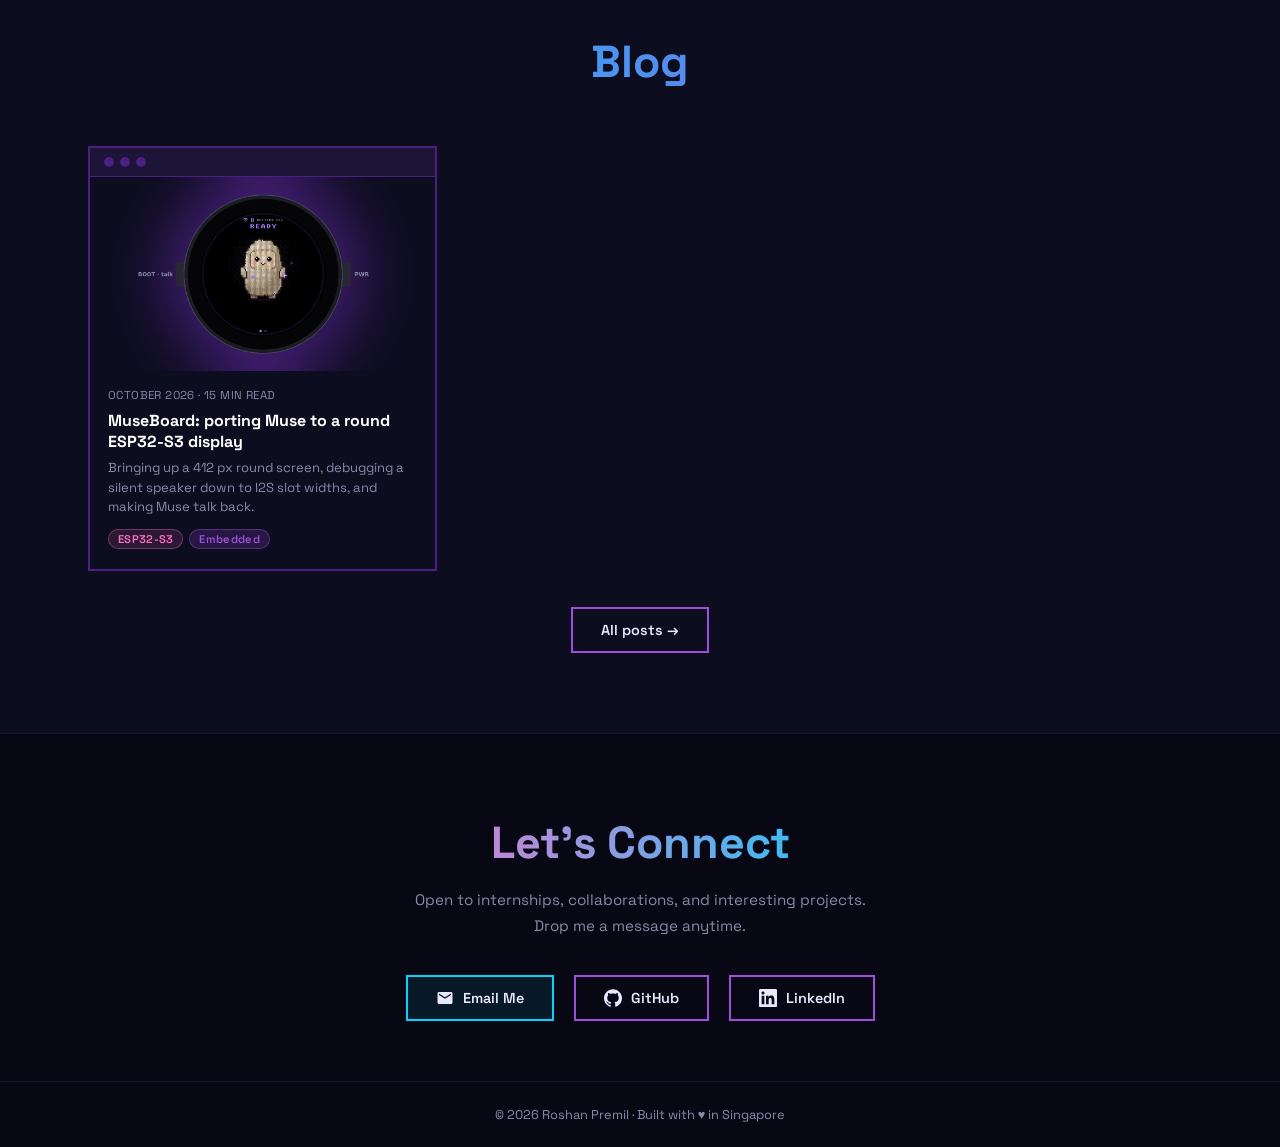
==== commit 23fa060d: "Expand MuseBoard post into a detailed walkthrough with screenshots Rewrites the post step by step (p" ====
--- a/index.html
+++ b/index.html
@@ -647,13 +647,8 @@
         <div class="card-titlebar">
           <div class="card-dot"></div><div class="card-dot"></div><div class="card-dot"></div>
         </div>
-        <div class="card-thumb" style="background:radial-gradient(circle at 50% 50%, #2a0f4d 0%, #0d0d20 70%);">
-          <svg class="card-thumb-icon" width="96" height="96" viewBox="0 0 96 96" fill="none" aria-hidden="true">
-            <circle cx="48" cy="48" r="40" stroke="#00d4ff" stroke-width="3"/>
-            <circle cx="48" cy="48" r="32" stroke="#9d4edd" stroke-width="1.5" stroke-dasharray="4 4"/>
-            <circle cx="37" cy="44" r="4" fill="#ff6ec7"/><circle cx="59" cy="44" r="4" fill="#ff6ec7"/>
-            <path d="M36 57 Q48 66 60 57" stroke="#ffd700" stroke-width="3" stroke-linecap="round"/>
-          </svg>
+        <div class="card-thumb has-img">
+          <img src="blog/images/museboard/hero.png" alt="MuseBoard round display showing the Muse avatar" loading="lazy" style="object-position:center;">
         </div>
         <div class="card-body">
           <div class="card-title">MuseBoard</div>
@@ -811,8 +806,11 @@
         <div class="card-titlebar">
           <div class="card-dot"></div><div class="card-dot"></div><div class="card-dot"></div>
         </div>
+        <div class="card-thumb has-img">
+          <img src="blog/images/museboard/hero.png" alt="" loading="lazy" style="object-position:center;">
+        </div>
         <div class="card-body">
-          <div class="card-desc" style="margin-bottom:6px;text-transform:uppercase;letter-spacing:0.4px;font-size:0.72rem;">October 2026 · 6 min read</div>
+          <div class="card-desc" style="margin-bottom:6px;text-transform:uppercase;letter-spacing:0.4px;font-size:0.72rem;">October 2026 · 15 min read</div>
           <div class="card-title">MuseBoard: porting Muse to a round ESP32-S3 display</div>
           <div class="card-desc">Bringing up a 412 px round screen, debugging a silent speaker down to I2S slot widths, and making Muse talk back.</div>
           <div class="card-tags">
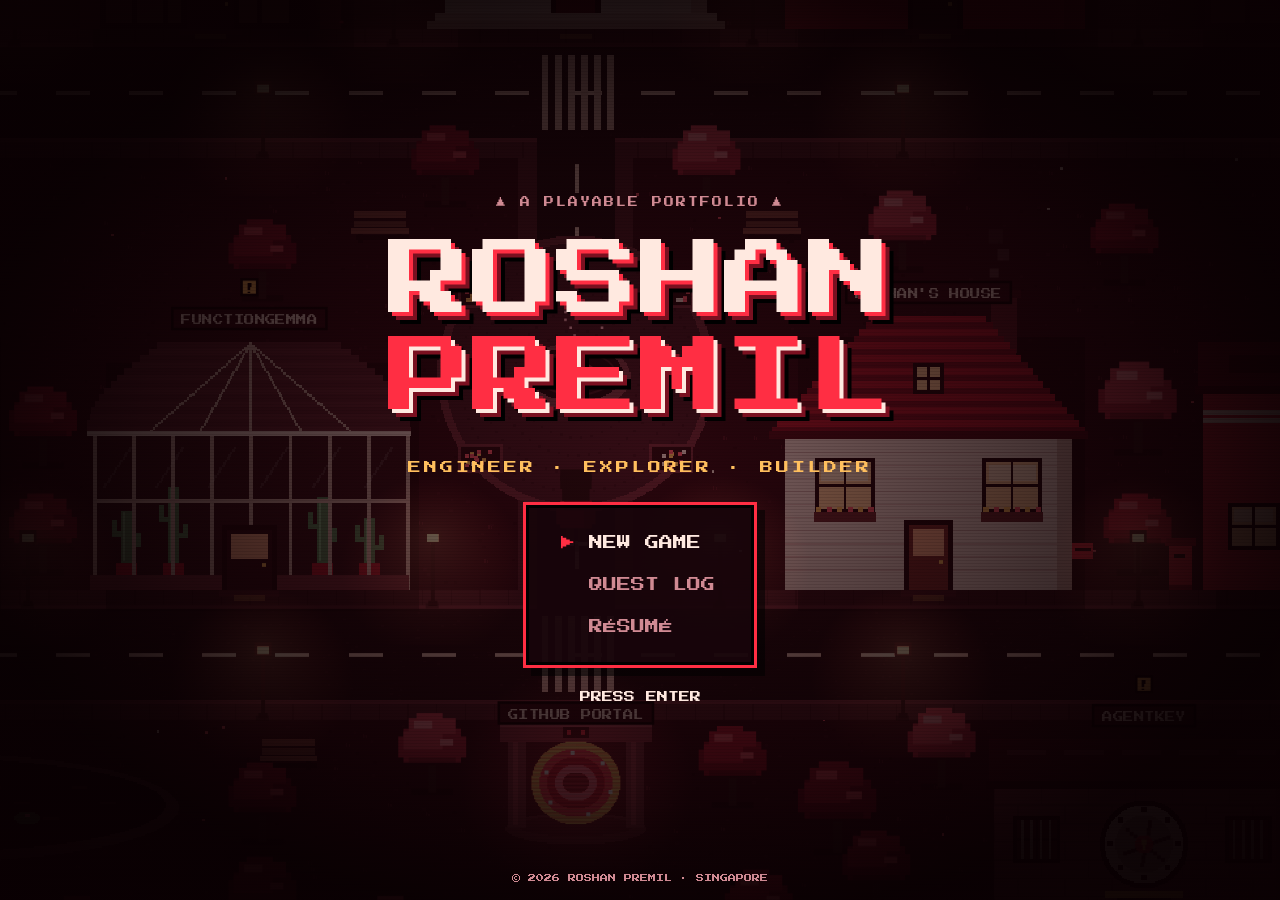
==== commit fdebca4f: "Build Rosh City playable portfolio" ====
--- a/index.html
+++ b/index.html
@@ -1,879 +1,158 @@
-<!DOCTYPE html>
+<!doctype html>
 <html lang="en">
-<head>
-  <meta charset="UTF-8" />
-  <meta name="viewport" content="width=device-width, initial-scale=1.0" />
-  <title>Roshan Premil — Software Engineer</title>
-  <link rel="preconnect" href="https://fonts.googleapis.com" />
-  <link href="https://fonts.googleapis.com/css2?family=Caveat:wght@600;700&family=Space+Grotesk:wght@400;500;700;800&display=swap" rel="stylesheet" />
-  <style>
-    *, *::before, *::after { box-sizing: border-box; margin: 0; padding: 0; }
+  <head>
+    <meta charset="UTF-8" />
+    <meta
+      name="viewport"
+      content="width=device-width, initial-scale=1, viewport-fit=cover"
+    />
+    <meta name="theme-color" content="#120306" />
+    <meta
+      name="description"
+      content="Roshan Premil’s playable portfolio. Walk around Rosh City, a pixel-art world where every building is a project: AI agents, full-stack apps, knowledge graphs, and embedded systems."
+    />
+    <title>Roshan Premil — Rosh City, a playable portfolio</title>
+    <link rel="preconnect" href="https://fonts.googleapis.com" />
+    <link rel="preconnect" href="https://fonts.gstatic.com" crossorigin />
+    <link
+      href="https://fonts.googleapis.com/css2?family=Press+Start+2P&family=VT323&display=swap"
+      rel="stylesheet"
+    />
+    <link rel="stylesheet" href="style.css" />
+    <script src="game.js" defer></script>
+  </head>
+  <body>
+    <!-- Plain version of the site for screen readers and search engines -->
+    <div class="sr-only">
+      <h2>About Roshan</h2>
+      <p>
+        Computer Engineering student at the National University of Singapore,
+        currently in Silicon Valley with NUS Overseas Colleges as a compiler
+        engineering intern at TetraMem. Singapore National Cricket Team carded
+        athlete. Builds AI agents, identity systems, knowledge graphs, and
+        embedded systems.
+      </p>
+      <h2>Projects</h2>
+      <ul>
+        <li><a href="https://github.com/Rosh2403/AgentKey">AgentKey</a>: portable, cryptographically verifiable identity for AI agents.</li>
+        <li><a href="https://github.com/Rosh2403/Counsel">Counsel</a>: AI legal research copilot for Singapore law.</li>
+        <li><a href="https://github.com/Rosh2403/LDRadar">LP Radar</a>: AI agent that monitors institutional investors.</li>
+        <li><a href="https://github.com/Rosh2403/Fall-detector">GravityGuard</a>: real-time fall detection on the STM32.</li>
+        <li><a href="https://github.com/Rosh2403/ParkSmart">ParkSmart</a>: Singapore carpark finder.</li>
+        <li><a href="https://github.com/Rosh2403/memspace-falkordb-blog">Memspace</a>: shared memory for AI assistants on FalkorDB.</li>
+        <li><a href="https://github.com/Rosh2403/functiongemma-hackathon">FunctionGemma</a>: Cactus × DeepMind hackathon project.</li>
+      </ul>
+      <p>
+        <a href="resume.html">Résumé</a> ·
+        <a href="mailto:rohanroshan2403@gmail.com">Email</a> ·
+        <a href="https://linkedin.com/in/roshan-premil">LinkedIn</a>
+      </p>
+    </div>
 
-    :root {
-      --bg: #080814;
-      --bg2: #0d0d20;
-      --pink: #ff6ec7;
-      --purple: #9d4edd;
-      --cyan: #00d4ff;
-      --yellow: #ffd700;
-      --card-border: #4a2080;
-      --text: #e8e8ff;
-      --muted: #8888aa;
-    }
+    <main id="game" class="game" tabindex="-1">
+      <canvas
+        id="world"
+        role="img"
+        aria-label="Rosh City: a pixel-art city at night where each building is one of Roshan’s projects. Use the quest log to open any project."
+      ></canvas>
+      <div class="screen-fx" aria-hidden="true"></div>
 
-    html { scroll-behavior: smooth; }
-
-    body {
-      background: var(--bg);
-      color: var(--text);
-      font-family: 'Space Grotesk', sans-serif;
-      overflow-x: hidden;
-    }
-
-    /* ─── STARS ─── */
-    .stars {
-      position: fixed;
-      inset: 0;
-      pointer-events: none;
-      z-index: 0;
-      overflow: hidden;
-    }
-    .star {
-      position: absolute;
-      border-radius: 50%;
-      background: white;
-      opacity: 0;
-      animation: twinkle var(--d, 3s) var(--delay, 0s) infinite;
-    }
-    @keyframes twinkle {
-      0%, 100% { opacity: 0; }
-      50% { opacity: var(--op, 0.6); }
-    }
-
-    /* ─── NAV ─── */
-    nav {
-      position: fixed;
-      top: 0; left: 0; right: 0;
-      z-index: 100;
-      display: flex;
-      align-items: center;
-      justify-content: space-between;
-      padding: 18px 48px;
-      background: rgba(8, 8, 20, 0.7);
-      backdrop-filter: blur(12px);
-      border-bottom: 1px solid rgba(157, 78, 221, 0.15);
-    }
-    .nav-logo {
-      font-size: 1.4rem;
-      font-weight: 800;
-      background: linear-gradient(90deg, var(--pink), var(--cyan));
-      -webkit-background-clip: text;
-      -webkit-text-fill-color: transparent;
-      background-clip: text;
-      letter-spacing: -0.5px;
-    }
-    .nav-links {
-      display: flex;
-      align-items: center;
-      gap: 32px;
-      list-style: none;
-    }
-    .nav-links a {
-      color: var(--text);
-      text-decoration: none;
-      font-size: 0.9rem;
-      font-weight: 500;
-      opacity: 0.8;
-      transition: opacity 0.2s;
-    }
-    .nav-links a:hover { opacity: 1; }
-    .nav-icon {
-      display: flex;
-      align-items: center;
-      gap: 6px;
-    }
-    .nav-icon svg { width: 18px; height: 18px; fill: var(--text); opacity: 0.8; transition: opacity 0.2s; }
-    .nav-icon:hover svg { opacity: 1; }
-
-    /* ─── WAVE UNDERLINE ─── */
-    .nav-wave {
-      position: absolute;
-      bottom: -3px;
-      right: 200px;
-      width: 120px;
-      height: 8px;
-      opacity: 0.5;
-    }
-
-    /* ─── HERO ─── */
-    #hero {
-      position: relative;
-      min-height: 100vh;
-      display: flex;
-      flex-direction: column;
-      align-items: center;
-      justify-content: center;
-      padding: 80px 24px 60px;
-      overflow: hidden;
-    }
-
-    /* Floating shapes */
-    .shape {
-      position: absolute;
-      pointer-events: none;
-      animation: float var(--fd, 6s) ease-in-out var(--fdelay, 0s) infinite alternate;
-    }
-    @keyframes float {
-      from { transform: translateY(0) rotate(var(--r0, 0deg)); }
-      to   { transform: translateY(-20px) rotate(var(--r1, 15deg)); }
-    }
-    .shape-triangle {
-      width: 0; height: 0;
-      border-left: 24px solid transparent;
-      border-right: 24px solid transparent;
-      border-bottom: 40px solid;
-    }
-    .shape-square {
-      width: 32px; height: 32px;
-      border: 3px solid;
-      transform: rotate(20deg);
-    }
-    .shape-circle {
-      width: 28px; height: 28px;
-      border-radius: 50%;
-      border: 2px solid;
-    }
-    .shape-squiggle { opacity: 0.6; }
-
-    /* Browser window frame */
-    .hero-window {
-      position: relative;
-      z-index: 2;
-      border: 2px solid;
-      border-image: linear-gradient(135deg, var(--pink), var(--cyan), var(--yellow)) 1;
-      padding: 0;
-      max-width: 700px;
-      width: 100%;
-      background: rgba(13, 13, 32, 0.6);
-      backdrop-filter: blur(4px);
-    }
-    .window-titlebar {
-      display: flex;
-      align-items: center;
-      gap: 7px;
-      padding: 10px 16px;
-      border-bottom: 1px solid rgba(157, 78, 221, 0.3);
-      background: rgba(30, 10, 60, 0.4);
-    }
-    .dot { width: 12px; height: 12px; border-radius: 50%; }
-    .dot-r { background: #ff5f56; }
-    .dot-y { background: #febc2e; }
-    .dot-g { background: #28c840; }
-    .window-body {
-      padding: 40px 56px 44px;
-      text-align: center;
-    }
-    .hero-name {
-      font-size: clamp(2rem, 5.5vw, 4.8rem);
-      white-space: nowrap;
-      font-weight: 800;
-      line-height: 1.05;
-      letter-spacing: -1px;
-      background: linear-gradient(90deg, var(--pink) 0%, var(--purple) 30%, var(--cyan) 65%, var(--yellow) 100%);
-      -webkit-background-clip: text;
-      -webkit-text-fill-color: transparent;
-      background-clip: text;
-    }
-    .hero-sub {
-      margin-top: 16px;
-      font-family: 'Caveat', cursive;
-      font-size: clamp(1.3rem, 3vw, 1.9rem);
-      color: var(--cyan);
-      opacity: 0.9;
-      letter-spacing: 1px;
-    }
-    .hero-sub span { color: var(--pink); }
-
-    .scroll-arrow {
-      position: absolute;
-      bottom: 40px;
-      left: 50%;
-      transform: translateX(-50%);
-      z-index: 2;
-      display: flex;
-      flex-direction: column;
-      align-items: center;
-      gap: 6px;
-    }
-    .arrow-line {
-      width: 2px;
-      height: 60px;
-      background: linear-gradient(to bottom, var(--purple), transparent);
-      animation: pulse-line 1.5s ease-in-out infinite;
-    }
-    @keyframes pulse-line {
-      0%, 100% { opacity: 0.3; }
-      50% { opacity: 1; }
-    }
-    .arrow-head {
-      width: 0; height: 0;
-      border-left: 10px solid transparent;
-      border-right: 10px solid transparent;
-      border-top: 14px solid var(--purple);
-      animation: pulse-line 1.5s ease-in-out infinite;
-    }
-
-    /* ─── SECTION DIVIDER ─── */
-    .wave-divider {
-      position: relative;
-      height: 80px;
-      overflow: hidden;
-      background: var(--bg);
-    }
-    .wave-divider svg { position: absolute; bottom: 0; width: 100%; }
-
-    /* ─── SECTIONS ─── */
-    section {
-      position: relative;
-      z-index: 1;
-      padding: 80px 48px;
-      max-width: 1200px;
-      margin: 0 auto;
-    }
-    .section-title {
-      font-size: clamp(2rem, 4vw, 2.8rem);
-      font-weight: 800;
-      text-align: center;
-      margin-bottom: 56px;
-      background: linear-gradient(90deg, var(--cyan), var(--purple));
-      -webkit-background-clip: text;
-      -webkit-text-fill-color: transparent;
-      background-clip: text;
-    }
-
-    /* ─── PROJECTS GRID ─── */
-    .projects-grid {
-      display: grid;
-      grid-template-columns: repeat(3, 1fr);
-      gap: 28px;
-    }
-    @media (max-width: 900px) {
-      .projects-grid { grid-template-columns: repeat(2, 1fr); }
-    }
-    @media (max-width: 600px) {
-      .projects-grid { grid-template-columns: 1fr; }
-      section { padding: 60px 24px; }
-      nav { padding: 16px 24px; }
-    }
-
-    /* Project card */
-    .card {
-      border: 2px solid var(--card-border);
-      background: var(--bg2);
-      transition: transform 0.25s ease, border-color 0.25s ease, box-shadow 0.25s ease;
-      cursor: pointer;
-      text-decoration: none;
-      color: inherit;
-      display: block;
-    }
-    .card:hover {
-      transform: translateY(-6px);
-      border-color: var(--purple);
-      box-shadow: 0 0 24px rgba(157, 78, 221, 0.35);
-    }
-    .card-titlebar {
-      display: flex;
-      align-items: center;
-      gap: 6px;
-      padding: 9px 14px;
-      background: rgba(157, 78, 221, 0.12);
-      border-bottom: 1px solid var(--card-border);
-    }
-    .card-dot { width: 10px; height: 10px; border-radius: 50%; background: var(--card-border); }
-    .card-thumb {
-      width: 100%;
-      aspect-ratio: 16/9;
-      display: flex;
-      align-items: center;
-      justify-content: center;
-      position: relative;
-      overflow: hidden;
-    }
-    .card-thumb img {
-      width: 100%;
-      height: 100%;
-      object-fit: cover;
-      object-position: top;
-      display: block;
-      transition: transform 0.4s ease;
-    }
-    .card:hover .card-thumb img {
-      transform: scale(1.04);
-    }
-    .card-thumb::after {
-      content: '';
-      position: absolute;
-      inset: 0;
-      background: inherit;
-      filter: brightness(0.85);
-    }
-    .card-thumb.has-img::after { display: none; }
-    .card-thumb-icon {
-      position: relative;
-      z-index: 1;
-      font-size: 3.2rem;
-      filter: drop-shadow(0 0 12px rgba(0,0,0,0.6));
-    }
-    .card-body { padding: 16px 18px 20px; }
-    .card-title {
-      font-size: 1rem;
-      font-weight: 700;
-      color: white;
-      margin-bottom: 6px;
-    }
-    .card-desc {
-      font-size: 0.82rem;
-      color: var(--muted);
-      line-height: 1.5;
-      margin-bottom: 12px;
-    }
-    .card-tags {
-      display: flex;
-      flex-wrap: wrap;
-      gap: 6px;
-    }
-    .tag {
-      font-size: 0.7rem;
-      font-weight: 600;
-      padding: 2px 9px;
-      border-radius: 999px;
-      background: rgba(157, 78, 221, 0.18);
-      border: 1px solid rgba(157, 78, 221, 0.4);
-      color: var(--purple);
-      letter-spacing: 0.3px;
-    }
-    .tag.cyan {
-      background: rgba(0, 212, 255, 0.12);
-      border-color: rgba(0, 212, 255, 0.35);
-      color: var(--cyan);
-    }
-    .tag.pink {
-      background: rgba(255, 110, 199, 0.12);
-      border-color: rgba(255, 110, 199, 0.35);
-      color: var(--pink);
-    }
-
-    /* ─── ABOUT ─── */
-    #about-section {
-      background: var(--bg2);
-      border-top: 1px solid rgba(157, 78, 221, 0.15);
-      border-bottom: 1px solid rgba(157, 78, 221, 0.15);
-    }
-    .about-inner {
-      max-width: 1200px;
-      margin: 0 auto;
-      padding: 80px 48px;
-      display: grid;
-      grid-template-columns: 1fr 1fr;
-      gap: 64px;
-      align-items: center;
-    }
-    @media (max-width: 768px) {
-      .about-inner { grid-template-columns: 1fr; gap: 40px; padding: 60px 24px; }
-    }
-    .about-heading {
-      font-size: clamp(2rem, 4vw, 2.8rem);
-      font-weight: 800;
-      background: linear-gradient(90deg, var(--cyan), var(--purple));
-      -webkit-background-clip: text;
-      -webkit-text-fill-color: transparent;
-      background-clip: text;
-      margin-bottom: 24px;
-    }
-    .about-text {
-      color: var(--muted);
-      line-height: 1.8;
-      font-size: 0.95rem;
-      margin-bottom: 16px;
-    }
-    .about-text strong { color: var(--text); }
-    .skills-grid {
-      display: grid;
-      grid-template-columns: 1fr 1fr;
-      gap: 12px;
-      margin-top: 8px;
-    }
-    .skill-pill {
-      padding: 10px 16px;
-      background: rgba(157, 78, 221, 0.1);
-      border: 1px solid rgba(157, 78, 221, 0.3);
-      border-radius: 8px;
-      font-size: 0.82rem;
-      font-weight: 600;
-      color: var(--text);
-      display: flex;
-      align-items: center;
-      gap: 8px;
-    }
-    .skill-pill .dot-skill {
-      width: 7px; height: 7px;
-      border-radius: 50%;
-      background: var(--cyan);
-      flex-shrink: 0;
-    }
-
-    /* ─── CONTACT ─── */
-    #contact-section {
-      text-align: center;
-      padding: 80px 48px 60px;
-      max-width: 700px;
-      margin: 0 auto;
-    }
-    .contact-title {
-      font-size: clamp(2rem, 4vw, 2.8rem);
-      font-weight: 800;
-      background: linear-gradient(90deg, var(--pink), var(--cyan));
-      -webkit-background-clip: text;
-      -webkit-text-fill-color: transparent;
-      background-clip: text;
-      margin-bottom: 16px;
-    }
-    .contact-sub {
-      color: var(--muted);
-      margin-bottom: 36px;
-      line-height: 1.7;
-      font-size: 0.95rem;
-    }
-    .contact-links {
-      display: flex;
-      justify-content: center;
-      gap: 20px;
-      flex-wrap: wrap;
-    }
-    .contact-btn {
-      display: inline-flex;
-      align-items: center;
-      gap: 9px;
-      padding: 12px 28px;
-      border: 2px solid var(--purple);
-      color: var(--text);
-      text-decoration: none;
-      font-weight: 600;
-      font-size: 0.9rem;
-      font-family: 'Space Grotesk', sans-serif;
-      background: transparent;
-      transition: background 0.2s, border-color 0.2s, box-shadow 0.2s;
-    }
-    .contact-btn:hover {
-      background: rgba(157, 78, 221, 0.2);
-      box-shadow: 0 0 20px rgba(157, 78, 221, 0.4);
-    }
-    .contact-btn.primary {
-      border-color: var(--cyan);
-      background: rgba(0, 212, 255, 0.08);
-    }
-    .contact-btn.primary:hover {
-      background: rgba(0, 212, 255, 0.2);
-      box-shadow: 0 0 20px rgba(0, 212, 255, 0.4);
-    }
-    .contact-btn svg { width: 18px; height: 18px; fill: currentColor; }
-
-    /* ─── FOOTER ─── */
-    footer {
-      text-align: center;
-      padding: 24px;
-      border-top: 1px solid rgba(157, 78, 221, 0.15);
-      color: var(--muted);
-      font-size: 0.8rem;
-    }
-
-    /* ─── SECTION BG DECORATIONS ─── */
-    .bg-glow {
-      position: absolute;
-      border-radius: 50%;
-      pointer-events: none;
-      filter: blur(80px);
-      opacity: 0.08;
-      z-index: 0;
-    }
-  </style>
-</head>
-<body>
-
-<!-- Stars background -->
-<div class="stars" id="stars"></div>
-
-<!-- ─── NAV ─── -->
-<nav>
-  <div class="nav-logo">::RP~</div>
-  <ul class="nav-links">
-    <li><a href="#projects">projects</a></li>
-    <li><a href="#about">about</a></li>
-    <li><a href="#blog">blog</a></li>
-    <li><a href="resume.html">résumé</a></li>
-    <li>
-      <a href="https://github.com/Rosh2403" target="_blank" rel="noopener" class="nav-icon">
-        <svg viewBox="0 0 24 24" xmlns="http://www.w3.org/2000/svg"><path d="M12 .297c-6.63 0-12 5.373-12 12 0 5.303 3.438 9.8 8.205 11.385.6.113.82-.258.82-.577 0-.285-.01-1.04-.015-2.04-3.338.724-4.042-1.61-4.042-1.61C4.422 18.07 3.633 17.7 3.633 17.7c-1.087-.744.084-.729.084-.729 1.205.084 1.838 1.236 1.838 1.236 1.07 1.835 2.809 1.305 3.495.998.108-.776.417-1.305.76-1.605-2.665-.3-5.466-1.332-5.466-5.93 0-1.31.465-2.38 1.235-3.22-.135-.303-.54-1.523.105-3.176 0 0 1.005-.322 3.3 1.23.96-.267 1.98-.399 3-.405 1.02.006 2.04.138 3 .405 2.28-1.552 3.285-1.23 3.285-1.23.645 1.653.24 2.873.12 3.176.765.84 1.23 1.91 1.23 3.22 0 4.61-2.805 5.625-5.475 5.92.42.36.81 1.096.81 2.22 0 1.606-.015 2.896-.015 3.286 0 .315.21.69.825.57C20.565 22.092 24 17.592 24 12.297c0-6.627-5.373-12-12-12"/></svg>
-      </a>
-    </li>
-    <li>
-      <a href="https://linkedin.com/in/roshanpremil" target="_blank" rel="noopener" class="nav-icon">
-        <svg viewBox="0 0 24 24" xmlns="http://www.w3.org/2000/svg"><path d="M20.447 20.452h-3.554v-5.569c0-1.328-.027-3.037-1.852-3.037-1.853 0-2.136 1.445-2.136 2.939v5.667H9.351V9h3.414v1.561h.046c.477-.9 1.637-1.85 3.37-1.85 3.601 0 4.267 2.37 4.267 5.455v6.286zM5.337 7.433c-1.144 0-2.063-.926-2.063-2.065 0-1.138.92-2.063 2.063-2.063 1.14 0 2.064.925 2.064 2.063 0 1.139-.925 2.065-2.064 2.065zm1.782 13.019H3.555V9h3.564v11.452zM22.225 0H1.771C.792 0 0 .774 0 1.729v20.542C0 23.227.792 24 1.771 24h20.451C23.2 24 24 23.227 24 22.271V1.729C24 .774 23.2 0 22.222 0h.003z"/></svg>
-      </a>
-    </li>
-    <li>
-      <a href="mailto:rohanroshan2403@gmail.com" class="nav-icon">
-        <svg viewBox="0 0 24 24" xmlns="http://www.w3.org/2000/svg"><path d="M20 4H4c-1.1 0-2 .9-2 2v12c0 1.1.9 2 2 2h16c1.1 0 2-.9 2-2V6c0-1.1-.9-2-2-2zm0 4l-8 5-8-5V6l8 5 8-5v2z"/></svg>
-      </a>
-    </li>
-  </ul>
-</nav>
-
-<!-- ─── HERO ─── -->
-<section id="hero" style="max-width: none; padding: 0;">
-  <!-- Background glow -->
-  <div class="bg-glow" style="width:600px;height:600px;background:var(--purple);top:-100px;left:-200px;"></div>
-  <div class="bg-glow" style="width:500px;height:500px;background:var(--cyan);top:100px;right:-150px;opacity:0.05;"></div>
-
-  <!-- Floating shapes -->
-  <div class="shape shape-triangle" style="border-bottom-color: var(--purple); top: 15%; left: 6%; opacity:0.6; --fd:7s; --r0:-10deg; --r1:20deg;"></div>
-  <div class="shape shape-square" style="border-color: var(--pink); top: 20%; right: 8%; opacity:0.5; --fd:5s; --fdelay:1s;"></div>
-  <div class="shape shape-triangle" style="border-bottom-color: var(--pink); bottom: 25%; right: 14%; opacity:0.5; --fd:8s; --fdelay:0.5s; --r0:5deg; --r1:-15deg;"></div>
-  <div class="shape shape-square" style="border-color: var(--cyan); bottom: 30%; left: 10%; opacity:0.4; --fd:6s; --fdelay:2s;"></div>
-  <div class="shape shape-circle" style="border-color: var(--cyan); top: 40%; left: 18%; opacity:0.4; --fd:9s; --fdelay:1.5s;"></div>
-  <div class="shape shape-circle" style="border-color: var(--yellow); top: 25%; right: 22%; opacity:0.35; --fd:7s; --fdelay:3s; width:18px;height:18px;"></div>
-  <div class="shape" style="top:60%;right:6%;opacity:0.5;--fd:5s;--fdelay:0.8s;">
-    <svg width="32" height="32" viewBox="0 0 32 32" fill="none"><path d="M4 16 Q10 4 16 16 Q22 28 28 16" stroke="#ff6ec7" stroke-width="2.5" fill="none"/></svg>
-  </div>
-  <div class="shape" style="bottom:20%;left:4%;opacity:0.4;--fd:6s;--fdelay:2.5s;">
-    <svg width="28" height="28" viewBox="0 0 28 28" fill="none"><path d="M2 14 Q7 2 14 14 Q21 26 26 14" stroke="#9d4edd" stroke-width="2" fill="none"/></svg>
-  </div>
-  <div class="shape" style="top:12%;left:40%;opacity:0.3;--fd:10s;">
-    <svg width="18" height="18" viewBox="0 0 18 18" fill="none"><circle cx="9" cy="9" r="7" stroke="#00d4ff" stroke-width="1.5" stroke-dasharray="3 3"/></svg>
-  </div>
-
-  <!-- Dots scatter -->
-  <div style="position:absolute;top:18%;left:32%;width:4px;height:4px;background:var(--pink);border-radius:50%;opacity:0.5;"></div>
-  <div style="position:absolute;top:45%;left:5%;width:3px;height:3px;background:var(--cyan);border-radius:50%;opacity:0.6;"></div>
-  <div style="position:absolute;top:70%;right:30%;width:4px;height:4px;background:var(--purple);border-radius:50%;opacity:0.5;"></div>
-  <div style="position:absolute;top:30%;right:4%;width:3px;height:3px;background:var(--yellow);border-radius:50%;opacity:0.5;"></div>
-  <div style="position:absolute;top:80%;left:25%;width:5px;height:5px;background:var(--pink);border-radius:50%;opacity:0.3;"></div>
-
-  <!-- Hero content -->
-  <div style="position:relative;z-index:2;width:100%;min-height:100vh;display:flex;flex-direction:column;align-items:center;justify-content:center;padding:100px 24px 80px;">
-    <div class="hero-window">
-      <div class="window-titlebar">
-        <div class="dot dot-r"></div>
-        <div class="dot dot-y"></div>
-        <div class="dot dot-g"></div>
-      </div>
-      <div class="window-body">
-        <h1 class="hero-name">ROSHAN PREMIL</h1>
-        <p class="hero-sub">Software <span>×</span> Computer Engineering</p>
-      </div>
-    </div>
-    <div class="scroll-arrow">
-      <div class="arrow-line"></div>
-      <div class="arrow-head"></div>
-    </div>
-  </div>
-</section>
-
-<!-- ─── WAVE DIVIDER ─── -->
-<div style="height:70px;overflow:hidden;background:var(--bg);position:relative;">
-  <svg viewBox="0 0 1440 70" preserveAspectRatio="none" style="position:absolute;bottom:0;width:100%;height:100%;">
-    <path d="M0,35 C240,70 480,0 720,35 C960,70 1200,0 1440,35 L1440,70 L0,70 Z" fill="#0d0d20"/>
-    <path d="M0,35 C240,70 480,0 720,35 C960,70 1200,0 1440,35" fill="none" stroke="url(#waveGrad)" stroke-width="2"/>
-    <defs>
-      <linearGradient id="waveGrad" x1="0%" y1="0%" x2="100%" y2="0%">
-        <stop offset="0%" stop-color="#ff6ec7"/>
-        <stop offset="50%" stop-color="#9d4edd"/>
-        <stop offset="100%" stop-color="#00d4ff"/>
-      </linearGradient>
-    </defs>
-  </svg>
-</div>
-
-<!-- ─── PROJECTS ─── -->
-<div id="projects" style="background:var(--bg2); position:relative; overflow:hidden;">
-  <div class="bg-glow" style="width:400px;height:400px;background:var(--purple);bottom:-100px;right:-100px;"></div>
-  <section>
-    <h2 class="section-title">Projects</h2>
-    <div class="projects-grid">
-
-      <!-- Counsel -->
-      <a href="https://github.com/Rosh2403/Counsel" target="_blank" rel="noopener" class="card">
-        <div class="card-titlebar">
-          <div class="card-dot"></div><div class="card-dot"></div><div class="card-dot"></div>
-        </div>
-        <div class="card-thumb has-img">
-          <img src="screenshots/counsel.png" alt="Counsel AI legal research copilot" loading="lazy">
-        </div>
-        <div class="card-body">
-          <div class="card-title">Counsel</div>
-          <div class="card-desc">AI legal research copilot for Singapore law — searches statutes, MAS guidance, and case law in parallel, then produces citation-backed briefs with live source traces and confidence scoring. Built for the TinyFish Hackathon.</div>
-          <div class="card-tags">
-            <span class="tag cyan">TypeScript</span>
-            <span class="tag pink">AI Agent</span>
-            <span class="tag">RAG</span>
-            <span class="tag">Singapore Law</span>
+      <header class="hud" id="hud" hidden>
+        <div class="hud-card">
+          <canvas class="portrait" width="16" height="16" aria-hidden="true"></canvas>
+          <div class="hud-info">
+            <p class="hud-name">ROSHAN <span id="hud-level">LV 1</span></p>
+            <p class="hud-class">NUS · COMPUTER ENGINEERING</p>
+            <div class="xp" aria-label="Experience">
+              <span>XP</span>
+              <div class="xp-bar"><i id="xp-fill"></i></div>
+              <span id="xp-text">0/700</span>
+            </div>
           </div>
         </div>
-      </a>
+        <div class="hud-side">
+          <div class="hud-buttons">
+            <button id="quest-btn" class="hud-btn" aria-label="Open quest log">
+              <span class="star">★</span> <span id="found-count">0/7</span>
+              <span class="hud-btn-label">QUESTS</span> <kbd>Q</kbd>
+            </button>
+            <button id="sound-btn" class="hud-btn" aria-pressed="true" aria-label="Sound">
+              <span id="sound-icon">♪ ON</span>
+            </button>
+          </div>
+          <canvas id="minimap" width="160" height="126" aria-hidden="true"></canvas>
+        </div>
+      </header>
 
-      <!-- LP Radar -->
-      <a href="https://github.com/Rosh2403/LDRadar" target="_blank" rel="noopener" class="card">
-        <div class="card-titlebar">
-          <div class="card-dot"></div><div class="card-dot"></div><div class="card-dot"></div>
+      <div id="prompt" class="prompt" hidden></div>
+      <p id="live" class="sr-only" aria-live="polite"></p>
+
+      <div id="talk" class="talk" hidden>
+        <canvas class="portrait talk-portrait" width="16" height="16" aria-hidden="true"></canvas>
+        <div class="talk-body">
+          <p class="talk-name">ROSHAN</p>
+          <p id="talk-text" aria-live="polite"></p>
+          <span class="talk-next" aria-hidden="true">▼</span>
         </div>
-        <div class="card-thumb has-img">
-          <img src="screenshots/lpradar.png" alt="LP Radar dashboard" loading="lazy">
+      </div>
+
+      <p id="hint" class="controls-hint" hidden>
+        <kbd>W</kbd><kbd>A</kbd><kbd>S</kbd><kbd>D</kbd> MOVE
+        <kbd>E</kbd> ENTER <kbd>Q</kbd> QUESTS <kbd>M</kbd> SOUND · OR CLICK
+        ANYWHERE TO WALK
+      </p>
+
+      <div id="touch" class="touch" hidden>
+        <div class="dpad">
+          <button data-dir="up" aria-label="Walk up">▲</button>
+          <button data-dir="left" aria-label="Walk left">◀</button>
+          <button data-dir="right" aria-label="Walk right">▶</button>
+          <button data-dir="down" aria-label="Walk down">▼</button>
         </div>
-        <div class="card-body">
-          <div class="card-title">LP Radar</div>
-          <div class="card-desc">AI agent that monitors institutional investors — endowments, SWFs, pension funds — and surfaces intelligence the moment it happens. Built for the TinyFish Accelerator.</div>
-          <div class="card-tags">
-            <span class="tag cyan">TypeScript</span>
-            <span class="tag">Next.js 14</span>
-            <span class="tag pink">AI Agent</span>
-            <span class="tag">Prisma</span>
-            <span class="tag">SSE</span>
-          </div>
+        <button id="a-btn" class="a-btn" aria-label="Enter building">A</button>
+      </div>
+
+      <div id="toasts" class="toasts" aria-live="polite"></div>
+
+      <section id="title-screen" class="title-screen" aria-labelledby="title-logo">
+        <div class="title-inner">
+          <p class="title-kicker">▲ A PLAYABLE PORTFOLIO ▲</p>
+          <h1 id="title-logo" class="title-logo">
+            <span>ROSHAN</span><span>PREMIL</span>
+          </h1>
+          <p class="title-sub">ENGINEER · EXPLORER · BUILDER</p>
+          <nav class="title-menu" aria-label="Game menu">
+            <button id="start-btn" class="menu-item">
+              <span id="start-label">NEW GAME</span>
+            </button>
+            <button id="log-btn" class="menu-item">QUEST LOG</button>
+            <a href="resume.html" class="menu-item">RÉSUMÉ</a>
+          </nav>
+          <p class="title-blink">PRESS ENTER</p>
         </div>
-      </a>
+        <p class="title-foot">
+          © <span id="year">2026</span> ROSHAN PREMIL · SINGAPORE
+        </p>
+      </section>
+    </main>
 
-      <!-- MuseBoard -->
-      <a href="blog/museboard-esp32.html" class="card">
-        <div class="card-titlebar">
-          <div class="card-dot"></div><div class="card-dot"></div><div class="card-dot"></div>
-        </div>
-        <div class="card-thumb has-img">
-          <img src="blog/images/museboard/hero.png" alt="MuseBoard round display showing the Muse avatar" loading="lazy" style="object-position:center;">
-        </div>
-        <div class="card-body">
-          <div class="card-title">MuseBoard</div>
-          <div class="card-desc">Ported the Muse voice-assistant firmware to a round Waveshare ESP32-S3 1.46B display: display, touch, push-to-talk, battery, a PCM5101 speaker fix, and spoken replies via Muse TTS.</div>
-          <div class="card-tags">
-            <span class="tag cyan">C</span>
-            <span class="tag pink">ESP32-S3</span>
-            <span class="tag">ESP-IDF</span>
-            <span class="tag">Embedded</span>
-          </div>
-        </div>
-      </a>
+    <dialog id="panel" aria-labelledby="panel-title">
+      <div class="panel-head">
+        <span id="panel-kicker"></span>
+        <button class="panel-close" data-close aria-label="Close">ESC ✕</button>
+      </div>
+      <div id="panel-body" class="panel-body"></div>
+    </dialog>
 
-      <!-- GravityGuard -->
-      <a href="https://github.com/Rosh2403/Fall-detector" target="_blank" rel="noopener" class="card">
-        <div class="card-titlebar">
-          <div class="card-dot"></div><div class="card-dot"></div><div class="card-dot"></div>
-        </div>
-        <div class="card-thumb has-img">
-          <img src="screenshots/gravityguard.png" alt="GravityGuard fall detection dashboard" loading="lazy">
-        </div>
-        <div class="card-body">
-          <div class="card-title">GravityGuard</div>
-          <div class="card-desc">Real-time embedded fall detection system on STM32L4S5. Combines accelerometer + gyroscope sensing, ARM assembly filtering, and Wi-Fi telemetry to a live dashboard.</div>
-          <div class="card-tags">
-            <span class="tag cyan">C</span>
-            <span class="tag pink">ARM Assembly</span>
-            <span class="tag">STM32</span>
-            <span class="tag">Embedded</span>
-          </div>
-        </div>
-      </a>
-
-      <!-- ParkSmart -->
-      <a href="https://github.com/Rosh2403/ParkSmart" target="_blank" rel="noopener" class="card">
-        <div class="card-titlebar">
-          <div class="card-dot"></div><div class="card-dot"></div><div class="card-dot"></div>
-        </div>
-        <div class="card-thumb has-img">
-          <img src="https://github.com/user-attachments/assets/b4dbb531-3345-4b9a-aef7-6df364895c46" alt="ParkSmart app screenshot" loading="lazy">
-        </div>
-        <div class="card-body">
-          <div class="card-title">ParkSmart</div>
-          <div class="card-desc">Singapore parking optimizer with real-time availability from LTA DataMall. Smart scoring ranks carparks by cost, distance & availability with one-tap Google Maps navigation.</div>
-          <div class="card-tags">
-            <span class="tag cyan">JavaScript</span>
-            <span class="tag">Next.js 14</span>
-            <span class="tag pink">LTA API</span>
-            <span class="tag">Leaflet</span>
-            <span class="tag">Gemini</span>
-          </div>
-        </div>
-      </a>
-
-      <!-- ProjectX -->
-      <a href="https://github.com/Rosh2403/ProjectX" target="_blank" rel="noopener" class="card">
-        <div class="card-titlebar">
-          <div class="card-dot"></div><div class="card-dot"></div><div class="card-dot"></div>
-        </div>
-        <div class="card-thumb has-img">
-          <img src="screenshots/projectx.png" alt="ProjectX invoice reconciliation app" loading="lazy">
-        </div>
-        <div class="card-body">
-          <div class="card-title">ProjectX — Invoice Reconciliation</div>
-          <div class="card-desc">Frontend app for purchase orders, invoicing, and dashboard analytics. Row-level security via Supabase with CSV reporting and real-time data sync.</div>
-          <div class="card-tags">
-            <span class="tag cyan">TypeScript</span>
-            <span class="tag">Vite</span>
-            <span class="tag pink">Supabase</span>
-          </div>
-        </div>
-      </a>
-
-
-      <!-- Cactus x DeepMind Hackathon -->
-      <a href="https://github.com/Rosh2403/functiongemma-hackathon" target="_blank" rel="noopener" class="card">
-        <div class="card-titlebar">
-          <div class="card-dot"></div><div class="card-dot"></div><div class="card-dot"></div>
-        </div>
-        <div class="card-thumb has-img">
-          <img src="screenshots/cactus.png" alt="Cactus app screenshot" loading="lazy">
-        </div>
-        <div class="card-body">
-          <div class="card-title">Cactus × DeepMind Hackathon</div>
-          <div class="card-desc">Hackathon project built on the FunctionGemma framework — a Cactus Compute × DeepMind collaboration exploring agentic function-calling with Gemma models.</div>
-          <div class="card-tags">
-            <span class="tag cyan">Python</span>
-            <span class="tag pink">Gemma</span>
-            <span class="tag">DeepMind</span>
-            <span class="tag">Hackathon</span>
-          </div>
-        </div>
-      </a>
-
-    </div>
-  </section>
-</div>
-
-<!-- ─── WAVE DIVIDER 2 ─── -->
-<div style="height:70px;overflow:hidden;background:var(--bg2);position:relative;">
-  <svg viewBox="0 0 1440 70" preserveAspectRatio="none" style="position:absolute;bottom:0;width:100%;height:100%;">
-    <path d="M0,20 C360,60 720,0 1080,40 C1260,60 1380,20 1440,30 L1440,70 L0,70 Z" fill="var(--bg)"/>
-    <path d="M0,20 C360,60 720,0 1080,40 C1260,60 1380,20 1440,30" fill="none" stroke="url(#waveGrad2)" stroke-width="2"/>
-    <defs>
-      <linearGradient id="waveGrad2" x1="0%" y1="0%" x2="100%" y2="0%">
-        <stop offset="0%" stop-color="#00d4ff"/>
-        <stop offset="50%" stop-color="#9d4edd"/>
-        <stop offset="100%" stop-color="#ff6ec7"/>
-      </linearGradient>
-    </defs>
-  </svg>
-</div>
-
-<!-- ─── ABOUT ─── -->
-<div id="about" style="background:var(--bg);">
-  <div id="about-section" style="background:transparent;border:none;">
-    <div class="about-inner">
-      <div>
-        <h2 class="about-heading">About Me</h2>
-        <p class="about-text">
-          Hey, I'm <strong>Roshan</strong>, a Year 2 <strong>Computer Engineering student at NUS</strong>, Singapore.
-          I build things that sit at the intersection of hardware, software, and real-world problems.
-        </p>
-        <p class="about-text">
-          From embedded systems on STM32 microcontrollers to AI-powered web apps and fintech dashboards,
-          I love the full stack and the challenge of shipping something that actually works.
-        </p>
-        <p class="about-text">
-          Currently exploring <strong>AI agents</strong>, <strong>full-stack development</strong>, and anything that
-          makes everyday life a bit smarter.
+    <noscript>
+      <div class="noscript">
+        <h1>Roshan Premil</h1>
+        <p>
+          This portfolio is a small game and needs JavaScript. You can still
+          see the projects on <a href="https://github.com/Rosh2403">GitHub</a>
+          or read the <a href="resume.html">résumé</a>.
         </p>
       </div>
-      <div>
-        <div class="skills-grid">
-          <div class="skill-pill"><span class="dot-skill"></span>TypeScript / JavaScript</div>
-          <div class="skill-pill"><span class="dot-skill"></span>Next.js / React</div>
-          <div class="skill-pill"><span class="dot-skill"></span>C / C# / Java</div>
-          <div class="skill-pill"><span class="dot-skill"></span>ARM Assembly</div>
-          <div class="skill-pill"><span class="dot-skill"></span>Python</div>
-          <div class="skill-pill"><span class="dot-skill"></span>Embedded Systems</div>
-          <div class="skill-pill"><span class="dot-skill"></span>Supabase / Prisma</div>
-          <div class="skill-pill"><span class="dot-skill"></span>AI Agents / LLMs</div>
-        </div>
-      </div>
-    </div>
-  </div>
-</div>
-
-<!-- ─── BLOG ─── -->
-<div id="blog" style="background:var(--bg2); border-top: 1px solid rgba(157,78,221,0.15);">
-  <section>
-    <h2 class="section-title">Blog</h2>
-    <div class="projects-grid">
-      <a href="blog/museboard-esp32.html" class="card">
-        <div class="card-titlebar">
-          <div class="card-dot"></div><div class="card-dot"></div><div class="card-dot"></div>
-        </div>
-        <div class="card-thumb has-img">
-          <img src="blog/images/museboard/hero.png" alt="" loading="lazy" style="object-position:center;">
-        </div>
-        <div class="card-body">
-          <div class="card-desc" style="margin-bottom:6px;text-transform:uppercase;letter-spacing:0.4px;font-size:0.72rem;">October 2026 · 15 min read</div>
-          <div class="card-title">MuseBoard: porting Muse to a round ESP32-S3 display</div>
-          <div class="card-desc">Bringing up a 412 px round screen, debugging a silent speaker down to I2S slot widths, and making Muse talk back.</div>
-          <div class="card-tags">
-            <span class="tag pink">ESP32-S3</span>
-            <span class="tag">Embedded</span>
-          </div>
-        </div>
-      </a>
-    </div>
-    <p style="text-align:center;margin-top:36px;">
-      <a href="blog/index.html" class="contact-btn">All posts →</a>
-    </p>
-  </section>
-</div>
-
-<!-- ─── CONTACT ─── -->
-<div style="background:var(--bg); border-top: 1px solid rgba(157,78,221,0.15);">
-  <section id="contact-section" style="max-width:700px;">
-    <h2 class="contact-title">Let's Connect</h2>
-    <p class="contact-sub">
-      Open to internships, collaborations, and interesting projects.<br/>
-      Drop me a message anytime.
-    </p>
-    <div class="contact-links">
-      <a href="mailto:rohanroshan2403@gmail.com" class="contact-btn primary">
-        <svg viewBox="0 0 24 24"><path d="M20 4H4c-1.1 0-2 .9-2 2v12c0 1.1.9 2 2 2h16c1.1 0 2-.9 2-2V6c0-1.1-.9-2-2-2zm0 4l-8 5-8-5V6l8 5 8-5v2z"/></svg>
-        Email Me
-      </a>
-      <a href="https://github.com/Rosh2403" target="_blank" rel="noopener" class="contact-btn">
-        <svg viewBox="0 0 24 24"><path d="M12 .297c-6.63 0-12 5.373-12 12 0 5.303 3.438 9.8 8.205 11.385.6.113.82-.258.82-.577 0-.285-.01-1.04-.015-2.04-3.338.724-4.042-1.61-4.042-1.61C4.422 18.07 3.633 17.7 3.633 17.7c-1.087-.744.084-.729.084-.729 1.205.084 1.838 1.236 1.838 1.236 1.07 1.835 2.809 1.305 3.495.998.108-.776.417-1.305.76-1.605-2.665-.3-5.466-1.332-5.466-5.93 0-1.31.465-2.38 1.235-3.22-.135-.303-.54-1.523.105-3.176 0 0 1.005-.322 3.3 1.23.96-.267 1.98-.399 3-.405 1.02.006 2.04.138 3 .405 2.28-1.552 3.285-1.23 3.285-1.23.645 1.653.24 2.873.12 3.176.765.84 1.23 1.91 1.23 3.22 0 4.61-2.805 5.625-5.475 5.92.42.36.81 1.096.81 2.22 0 1.606-.015 2.896-.015 3.286 0 .315.21.69.825.57C20.565 22.092 24 17.592 24 12.297c0-6.627-5.373-12-12-12"/></svg>
-        GitHub
-      </a>
-      <a href="https://linkedin.com/in/roshanpremil" target="_blank" rel="noopener" class="contact-btn">
-        <svg viewBox="0 0 24 24"><path d="M20.447 20.452h-3.554v-5.569c0-1.328-.027-3.037-1.852-3.037-1.853 0-2.136 1.445-2.136 2.939v5.667H9.351V9h3.414v1.561h.046c.477-.9 1.637-1.85 3.37-1.85 3.601 0 4.267 2.37 4.267 5.455v6.286zM5.337 7.433c-1.144 0-2.063-.926-2.063-2.065 0-1.138.92-2.063 2.063-2.063 1.14 0 2.064.925 2.064 2.063 0 1.139-.925 2.065-2.064 2.065zm1.782 13.019H3.555V9h3.564v11.452zM22.225 0H1.771C.792 0 0 .774 0 1.729v20.542C0 23.227.792 24 1.771 24h20.451C23.2 24 24 23.227 24 22.271V1.729C24 .774 23.2 0 22.222 0h.003z"/></svg>
-        LinkedIn
-      </a>
-    </div>
-  </section>
-</div>
-
-<!-- ─── FOOTER ─── -->
-<footer>
-  <p>© 2026 Roshan Premil · Built with ♥ in Singapore</p>
-</footer>
-
-<script>
-  // Generate stars
-  const starsEl = document.getElementById('stars');
-  for (let i = 0; i < 120; i++) {
-    const s = document.createElement('div');
-    s.className = 'star';
-    const size = Math.random() * 2.5 + 0.5;
-    s.style.cssText = `
-      width:${size}px; height:${size}px;
-      left:${Math.random()*100}%;
-      top:${Math.random()*100}%;
-      --d:${(Math.random()*4+2).toFixed(1)}s;
-      --delay:${(Math.random()*5).toFixed(1)}s;
-      --op:${(Math.random()*0.5+0.2).toFixed(2)};
-    `;
-    starsEl.appendChild(s);
-  }
-</script>
-
-</body>
+    </noscript>
+  </body>
 </html>
--- a/style.css
+++ b/style.css
@@ -0,0 +1,1039 @@
+:root {
+  --bg: #0b0204;
+  --panel: #17050a;
+  --panel-2: #22070e;
+  --red: #ff2e43;
+  --red-2: #c4162b;
+  --red-3: #7a1020;
+  --cream: #ffe9e0;
+  --muted: #d08a93;
+  --gold: #ffbf5e;
+  --pixel: "Press Start 2P", monospace;
+  --text: "VT323", monospace;
+  --frame:
+    0 0 0 3px #000, 0 0 0 6px var(--red), 8px 8px 0 6px rgba(0, 0, 0, 0.55);
+}
+
+* {
+  box-sizing: border-box;
+}
+
+html,
+body {
+  margin: 0;
+  height: 100%;
+  background: var(--bg);
+  color: var(--cream);
+  overflow: hidden;
+  overscroll-behavior: none;
+}
+
+body {
+  font-family: var(--text);
+  font-size: 22px;
+  -webkit-font-smoothing: none;
+  -webkit-tap-highlight-color: transparent;
+}
+
+button,
+a {
+  font: inherit;
+  color: inherit;
+}
+
+button {
+  cursor: pointer;
+}
+
+kbd {
+  display: inline-block;
+  min-width: 1.9em;
+  padding: 3px 4px 2px;
+  border: 2px solid currentColor;
+  border-bottom-width: 4px;
+  font-family: var(--pixel);
+  font-size: 0.75em;
+  line-height: 1;
+  text-align: center;
+}
+
+:focus-visible {
+  outline: 3px solid var(--gold);
+  outline-offset: 3px;
+}
+
+[hidden] {
+  display: none !important;
+}
+
+.sr-only {
+  position: absolute;
+  width: 1px;
+  height: 1px;
+  overflow: hidden;
+  clip: rect(0 0 0 0);
+  white-space: nowrap;
+}
+
+/* ─── Game stage ─── */
+
+.game {
+  position: fixed;
+  inset: 0;
+  outline: none;
+}
+
+#world {
+  position: absolute;
+  inset: 0;
+  width: 100%;
+  height: 100%;
+  image-rendering: pixelated;
+  touch-action: none;
+}
+
+.screen-fx {
+  position: absolute;
+  inset: 0;
+  pointer-events: none;
+  background:
+    radial-gradient(
+      ellipse at center,
+      transparent 55%,
+      rgba(20, 0, 4, 0.75) 100%
+    ),
+    repeating-linear-gradient(
+      0deg,
+      rgba(0, 0, 0, 0.12) 0 1px,
+      transparent 1px 3px
+    );
+}
+
+/* ─── HUD ─── */
+
+.hud {
+  position: absolute;
+  inset: 16px 16px auto;
+  display: flex;
+  justify-content: space-between;
+  align-items: flex-start;
+  gap: 16px;
+  pointer-events: none;
+}
+
+.hud > * {
+  pointer-events: auto;
+}
+
+.hud-card {
+  display: flex;
+  gap: 12px;
+  align-items: center;
+  padding: 10px 14px 10px 10px;
+  margin: 6px;
+  background: var(--panel);
+  box-shadow: var(--frame);
+}
+
+.portrait {
+  width: 56px;
+  height: 56px;
+  image-rendering: pixelated;
+  background: var(--red-3);
+  box-shadow: 0 0 0 3px #000;
+}
+
+.hud-info p {
+  margin: 0;
+}
+
+.hud-name {
+  font-family: var(--pixel);
+  font-size: 12px;
+  letter-spacing: 1px;
+}
+
+.hud-name span {
+  margin-left: 6px;
+  color: var(--gold);
+  font-size: 9px;
+}
+
+.hud-class {
+  margin-top: 6px !important;
+  color: var(--muted);
+  font-size: 18px;
+  line-height: 1;
+}
+
+.xp {
+  display: flex;
+  align-items: center;
+  gap: 8px;
+  margin-top: 6px;
+  font-family: var(--pixel);
+  font-size: 8px;
+}
+
+.xp-bar {
+  width: 140px;
+  height: 10px;
+  background: #000;
+  box-shadow: 0 0 0 2px var(--red-3);
+}
+
+.xp-bar i {
+  display: block;
+  width: 0;
+  height: 100%;
+  background: repeating-linear-gradient(
+    90deg,
+    var(--red) 0 6px,
+    #ff6b7a 6px 8px
+  );
+  transition: width 0.6s steps(12);
+}
+
+.hud-side {
+  display: flex;
+  flex-direction: column;
+  align-items: flex-end;
+  gap: 14px;
+}
+
+.hud-buttons {
+  display: flex;
+  gap: 14px;
+  margin: 6px;
+}
+
+.hud-btn {
+  display: inline-flex;
+  align-items: center;
+  gap: 8px;
+  padding: 10px 12px;
+  border: 0;
+  background: var(--panel);
+  box-shadow: var(--frame);
+  font-family: var(--pixel);
+  font-size: 10px;
+}
+
+.hud-btn:hover {
+  background: var(--red-3);
+}
+
+.hud-btn .star {
+  color: var(--gold);
+}
+
+.hud-btn kbd {
+  font-size: 8px;
+  color: var(--muted);
+}
+
+#minimap {
+  width: 160px;
+  height: 126px;
+  margin: 6px;
+  image-rendering: pixelated;
+  background: #000;
+  box-shadow: var(--frame);
+}
+
+/* ─── Prompts and dialogue ─── */
+
+.prompt {
+  position: absolute;
+  left: 50%;
+  bottom: 120px;
+  transform: translateX(-50%);
+  padding: 12px 16px;
+  background: var(--panel);
+  box-shadow: var(--frame);
+  font-family: var(--pixel);
+  font-size: 11px;
+  white-space: nowrap;
+  animation: bob 1s steps(2) infinite;
+  pointer-events: none;
+}
+
+.prompt kbd {
+  margin-right: 8px;
+  color: var(--gold);
+}
+
+.prompt small {
+  display: block;
+  margin-top: 8px;
+  color: var(--muted);
+  font-family: var(--text);
+  font-size: 18px;
+  text-align: center;
+}
+
+@keyframes bob {
+  50% {
+    transform: translate(-50%, -4px);
+  }
+}
+
+.talk {
+  position: absolute;
+  left: 50%;
+  bottom: 40px;
+  transform: translateX(-50%);
+  width: min(720px, calc(100% - 40px));
+  display: flex;
+  gap: 18px;
+  padding: 18px;
+  background: var(--panel);
+  box-shadow: var(--frame);
+  cursor: pointer;
+}
+
+.talk-portrait {
+  width: 80px;
+  height: 80px;
+  flex-shrink: 0;
+}
+
+.talk-body {
+  position: relative;
+  flex: 1;
+  min-height: 80px;
+}
+
+.talk-name {
+  margin: 0 0 8px;
+  color: var(--gold);
+  font-family: var(--pixel);
+  font-size: 10px;
+}
+
+#talk-text {
+  margin: 0;
+  font-size: 26px;
+  line-height: 1.15;
+}
+
+.talk-next {
+  position: absolute;
+  right: 0;
+  bottom: -6px;
+  color: var(--red);
+  font-size: 18px;
+  animation: blink 0.8s steps(1) infinite;
+}
+
+.controls-hint {
+  position: absolute;
+  left: 22px;
+  bottom: 16px;
+  margin: 0;
+  color: var(--muted);
+  font-size: 19px;
+  text-shadow: 2px 2px 0 #000;
+  pointer-events: none;
+}
+
+.controls-hint kbd {
+  margin-right: 2px;
+  color: var(--cream);
+  font-size: 9px;
+}
+
+/* ─── Touch controls ─── */
+
+.touch {
+  position: absolute;
+  inset: auto 20px calc(24px + env(safe-area-inset-bottom));
+  display: flex;
+  justify-content: space-between;
+  align-items: flex-end;
+  pointer-events: none;
+}
+
+.dpad {
+  display: grid;
+  grid-template: repeat(3, 50px) / repeat(3, 50px);
+  pointer-events: auto;
+}
+
+.dpad button,
+.a-btn {
+  border: 0;
+  background: rgba(23, 5, 10, 0.85);
+  box-shadow:
+    0 0 0 3px #000,
+    inset 0 0 0 3px var(--red-2);
+  color: var(--cream);
+  font-size: 18px;
+  touch-action: none;
+  user-select: none;
+  -webkit-user-select: none;
+}
+
+.dpad button:active,
+.dpad button.held,
+.a-btn:active {
+  background: var(--red-2);
+}
+
+.dpad [data-dir="up"] {
+  grid-area: 1 / 2;
+}
+.dpad [data-dir="left"] {
+  grid-area: 2 / 1;
+}
+.dpad [data-dir="right"] {
+  grid-area: 2 / 3;
+}
+.dpad [data-dir="down"] {
+  grid-area: 3 / 2;
+}
+
+.a-btn {
+  width: 76px;
+  height: 76px;
+  margin-bottom: 30px;
+  border-radius: 50%;
+  font-family: var(--pixel);
+  font-size: 20px;
+  pointer-events: auto;
+}
+
+.a-btn.ready {
+  background: var(--red);
+  animation: pulse 0.9s steps(2) infinite;
+}
+
+@keyframes pulse {
+  50% {
+    transform: scale(1.08);
+  }
+}
+
+/* ─── Toasts ─── */
+
+.toasts {
+  position: absolute;
+  top: 18px;
+  left: 50%;
+  transform: translateX(-50%);
+  display: grid;
+  gap: 14px;
+  justify-items: center;
+  pointer-events: none;
+}
+
+.toast {
+  padding: 12px 18px;
+  background: var(--panel);
+  box-shadow: var(--frame);
+  text-align: center;
+  animation: toast-in 0.35s steps(4) both;
+}
+
+.toast.out {
+  animation: toast-out 0.3s steps(3) both;
+}
+
+.toast strong {
+  display: block;
+  color: var(--gold);
+  font-family: var(--pixel);
+  font-size: 10px;
+  font-weight: 400;
+}
+
+.toast span {
+  font-size: 20px;
+}
+
+.toast.big {
+  padding: 20px 28px;
+  box-shadow:
+    0 0 0 3px #000,
+    0 0 0 6px var(--gold),
+    8px 8px 0 6px rgba(0, 0, 0, 0.55);
+}
+
+.toast.big strong {
+  font-size: 16px;
+  margin-bottom: 8px;
+}
+
+@keyframes toast-in {
+  from {
+    opacity: 0;
+    transform: translateY(-20px);
+  }
+}
+
+@keyframes toast-out {
+  to {
+    opacity: 0;
+    transform: translateY(-20px);
+  }
+}
+
+/* ─── Title screen ─── */
+
+.title-screen {
+  position: absolute;
+  inset: 0;
+  display: grid;
+  place-items: center;
+  padding: 24px;
+  background: radial-gradient(
+    ellipse at center,
+    rgba(40, 3, 10, 0.55),
+    rgba(8, 0, 2, 0.92) 75%
+  );
+  transition: opacity 0.4s steps(4);
+}
+
+.title-screen.leaving {
+  opacity: 0;
+  pointer-events: none;
+}
+
+.title-inner {
+  text-align: center;
+}
+
+.title-kicker {
+  margin: 0 0 26px;
+  color: var(--muted);
+  font-family: var(--pixel);
+  font-size: 10px;
+  letter-spacing: 2px;
+}
+
+.title-logo {
+  margin: 0;
+  font-family: var(--pixel);
+  font-size: clamp(34px, 8vw, 84px);
+  font-weight: 400;
+  line-height: 1.15;
+  color: var(--cream);
+  text-shadow:
+    4px 4px 0 var(--red),
+    8px 8px 0 var(--red-3),
+    12px 12px 0 #000;
+}
+
+.title-logo span {
+  display: block;
+}
+
+.title-logo span + span {
+  color: var(--red);
+  text-shadow:
+    4px 4px 0 var(--cream),
+    8px 8px 0 var(--red-3),
+    12px 12px 0 #000;
+}
+
+.title-sub {
+  margin: 34px 0 34px;
+  color: var(--gold);
+  font-family: var(--pixel);
+  font-size: clamp(9px, 1.6vw, 13px);
+  letter-spacing: 3px;
+}
+
+.title-menu {
+  display: inline-grid;
+  gap: 8px;
+  padding: 18px 26px;
+  background: rgba(23, 5, 10, 0.92);
+  box-shadow: var(--frame);
+  text-align: left;
+}
+
+.menu-item {
+  position: relative;
+  display: block;
+  padding: 10px 10px 10px 34px;
+  border: 0;
+  background: none;
+  font-family: var(--pixel);
+  font-size: 14px;
+  text-decoration: none;
+  text-align: left;
+  color: var(--muted);
+}
+
+.menu-item:hover,
+.menu-item:focus-visible {
+  color: var(--cream);
+  outline: none;
+}
+
+.menu-item:hover::before,
+.menu-item:focus-visible::before {
+  content: "▶";
+  position: absolute;
+  left: 6px;
+  color: var(--red);
+  animation: blink 0.8s steps(1) infinite;
+}
+
+.title-blink {
+  margin: 30px 0 0;
+  font-family: var(--pixel);
+  font-size: 11px;
+  color: var(--cream);
+  animation: blink 1.1s steps(1) infinite;
+}
+
+.title-foot {
+  position: absolute;
+  bottom: 18px;
+  left: 0;
+  right: 0;
+  margin: 0;
+  color: var(--muted);
+  font-family: var(--pixel);
+  font-size: 8px;
+  text-align: center;
+}
+
+@keyframes blink {
+  50% {
+    opacity: 0;
+  }
+}
+
+/* ─── Panels (projects, quest log, etc.) ─── */
+
+dialog {
+  width: min(760px, calc(100% - 36px));
+  max-height: calc(100dvh - 48px);
+  padding: 0;
+  border: 0;
+  background: var(--panel);
+  color: var(--cream);
+  box-shadow: var(--frame);
+  overflow: auto;
+}
+
+dialog[open] {
+  animation: panel-in 0.25s steps(4);
+}
+
+dialog::backdrop {
+  background: rgba(10, 0, 3, 0.72);
+}
+
+@keyframes panel-in {
+  from {
+    transform: scale(0.92);
+    opacity: 0;
+  }
+}
+
+.panel-head {
+  position: sticky;
+  top: 0;
+  z-index: 1;
+  display: flex;
+  justify-content: space-between;
+  align-items: center;
+  gap: 12px;
+  padding: 12px 16px;
+  background: var(--red-2);
+  font-family: var(--pixel);
+  font-size: 10px;
+  letter-spacing: 1px;
+}
+
+.panel-close {
+  padding: 8px 10px;
+  border: 0;
+  background: #000;
+  font-family: var(--pixel);
+  font-size: 9px;
+}
+
+.panel-close:hover {
+  background: var(--red-3);
+}
+
+.panel-body {
+  padding: 26px 30px 30px;
+}
+
+.panel-body h2 {
+  margin: 0;
+  font-family: var(--pixel);
+  font-size: clamp(20px, 4vw, 30px);
+  font-weight: 400;
+  line-height: 1.2;
+  color: var(--cream);
+  text-shadow: 3px 3px 0 var(--red-2);
+}
+
+.panel-sub {
+  margin: 12px 0 22px;
+  color: var(--gold);
+  font-family: var(--pixel);
+  font-size: 10px;
+  line-height: 1.6;
+  text-transform: uppercase;
+}
+
+.screen {
+  margin: 0 0 22px;
+  padding: 8px;
+  background: #000;
+  box-shadow: 0 0 0 3px var(--red-3);
+}
+
+.screen img {
+  display: block;
+  width: 100%;
+  max-height: 340px;
+  object-fit: cover;
+  object-position: top;
+}
+
+.parking-art {
+  display: grid;
+  place-items: center;
+  height: 220px;
+  background:
+    repeating-linear-gradient(90deg, transparent 0 60px, var(--cream) 60px 64px)
+      0 30% / 100% 50% no-repeat,
+    #1a0a0d;
+  font-family: var(--pixel);
+  font-size: 64px;
+  color: var(--red);
+  text-shadow: 4px 4px 0 var(--cream);
+}
+
+.parking-art.id-art {
+  background:
+    radial-gradient(circle, rgba(255, 46, 67, 0.25) 2px, transparent 3px) 0 0 /
+      22px 22px,
+    #1a0a0d;
+  color: var(--cream);
+  text-shadow:
+    4px 4px 0 var(--red),
+    8px 8px 0 #000;
+}
+
+.parking-art.id-art::after {
+  content: "🔑 ED25519 VERIFIED";
+  display: block;
+  margin-top: 18px;
+  color: var(--gold);
+  font-size: 10px;
+  text-shadow: none;
+}
+
+.panel-text {
+  margin: 0 0 22px;
+  font-size: 25px;
+  line-height: 1.2;
+}
+
+.loot-label {
+  margin: 0 0 12px;
+  color: var(--muted);
+  font-family: var(--pixel);
+  font-size: 9px;
+  letter-spacing: 1px;
+}
+
+.loot {
+  display: flex;
+  flex-wrap: wrap;
+  gap: 10px;
+  padding: 0;
+  margin: 0 0 26px;
+  list-style: none;
+}
+
+.loot li {
+  padding: 4px 10px;
+  background: var(--panel-2);
+  box-shadow: 0 0 0 2px var(--red-3);
+  font-size: 20px;
+}
+
+.loot li::before {
+  content: "◆ ";
+  color: var(--red);
+}
+
+.panel-actions {
+  display: flex;
+  flex-wrap: wrap;
+  gap: 16px;
+}
+
+.btn {
+  display: inline-block;
+  padding: 12px 16px;
+  border: 0;
+  background: #000;
+  box-shadow: 0 0 0 3px var(--red-2);
+  font-family: var(--pixel);
+  font-size: 10px;
+  line-height: 1.4;
+  text-decoration: none;
+}
+
+.btn:hover {
+  background: var(--red-3);
+}
+
+.btn-primary {
+  background: var(--red);
+  color: #fff;
+  box-shadow:
+    0 0 0 3px #000,
+    4px 4px 0 3px var(--red-3);
+}
+
+.btn-primary:hover {
+  background: #ff5163;
+}
+
+/* Quest log */
+
+.log-section {
+  margin: 0 0 12px;
+  color: var(--muted);
+  font-family: var(--pixel);
+  font-size: 9px;
+}
+
+.log-list {
+  display: grid;
+  gap: 10px;
+  padding: 0;
+  margin: 0 0 26px;
+  list-style: none;
+}
+
+.log-item {
+  display: grid;
+  grid-template-columns: 40px 1fr auto;
+  align-items: center;
+  gap: 14px;
+  width: 100%;
+  padding: 10px 14px;
+  border: 0;
+  background: var(--panel-2);
+  box-shadow: 0 0 0 2px var(--red-3);
+  text-align: left;
+}
+
+.log-item.record {
+  cursor: default;
+}
+
+.log-item:not(.record):hover,
+.log-item:focus-visible {
+  background: var(--red-3);
+}
+
+.log-icon {
+  font-family: var(--pixel);
+  font-size: 16px;
+  text-align: center;
+  color: var(--muted);
+}
+
+.log-item.found .log-icon {
+  color: var(--gold);
+}
+
+.log-name {
+  display: block;
+  line-height: 1.5;
+  font-family: var(--pixel);
+  font-size: 11px;
+}
+
+.log-desc {
+  display: block;
+  margin-top: 4px;
+  color: var(--muted);
+  font-size: 19px;
+  line-height: 1;
+}
+
+.log-status {
+  font-family: var(--pixel);
+  font-size: 8px;
+  color: var(--muted);
+}
+
+.log-item.found .log-status {
+  color: var(--gold);
+}
+
+.log-foot {
+  display: flex;
+  justify-content: space-between;
+  align-items: center;
+  flex-wrap: wrap;
+  gap: 12px;
+  font-family: var(--pixel);
+  font-size: 9px;
+  color: var(--muted);
+}
+
+.link-btn {
+  padding: 0;
+  border: 0;
+  background: none;
+  color: var(--muted);
+  font-family: var(--pixel);
+  font-size: 9px;
+  text-decoration: underline;
+}
+
+/* About / contact */
+
+.skills {
+  display: flex;
+  flex-wrap: wrap;
+  gap: 10px;
+  padding: 0;
+  margin: 0 0 26px;
+  list-style: none;
+}
+
+.skills li {
+  padding: 4px 10px;
+  background: var(--panel-2);
+  box-shadow: 0 0 0 2px var(--red-3);
+  font-size: 20px;
+}
+
+.contact-list {
+  display: grid;
+  gap: 12px;
+  margin: 0 0 6px;
+}
+
+.contact-list .btn {
+  display: flex;
+  justify-content: space-between;
+  gap: 12px;
+}
+
+.noscript {
+  position: fixed;
+  inset: 0;
+  display: grid;
+  place-content: center;
+  padding: 24px;
+  background: var(--bg);
+  text-align: center;
+}
+
+.noscript a {
+  color: var(--red);
+}
+
+/* ─── Small screens ─── */
+
+@media (max-width: 760px) {
+  .hud {
+    inset: 10px 10px auto;
+    gap: 8px;
+  }
+  .hud-card {
+    padding: 6px 10px 6px 6px;
+    gap: 8px;
+  }
+  .portrait {
+    width: 36px;
+    height: 36px;
+  }
+  .hud-class,
+  .xp #xp-text {
+    display: none;
+  }
+  .hud-name {
+    font-size: 9px;
+  }
+  .xp-bar {
+    width: 70px;
+  }
+  .hud-buttons {
+    gap: 10px;
+  }
+  .hud-btn {
+    padding: 8px;
+    font-size: 9px;
+  }
+  .hud-btn-label,
+  .hud-btn kbd {
+    display: none;
+  }
+  #minimap {
+    width: 100px;
+    height: 79px;
+  }
+  .controls-hint {
+    display: none;
+  }
+  .prompt {
+    bottom: 220px;
+    font-size: 9px;
+  }
+  .talk {
+    bottom: 200px;
+    padding: 12px;
+    gap: 12px;
+  }
+  .talk-portrait {
+    width: 48px;
+    height: 48px;
+  }
+  #talk-text {
+    font-size: 21px;
+  }
+  .menu-item {
+    font-size: 11px;
+  }
+  .title-sub {
+    letter-spacing: 1px;
+    font-size: 8px;
+  }
+  .panel-body {
+    padding: 20px 18px 24px;
+  }
+  .panel-text {
+    font-size: 21px;
+  }
+  .log-item {
+    grid-template-columns: 28px 1fr;
+  }
+  .log-status {
+    display: none;
+  }
+}
+
+@media (pointer: coarse) {
+  .title-blink {
+    display: none;
+  }
+}
+
+@media (prefers-reduced-motion: reduce) {
+  *,
+  *::before,
+  *::after {
+    animation: none !important;
+    transition: none !important;
+  }
+}
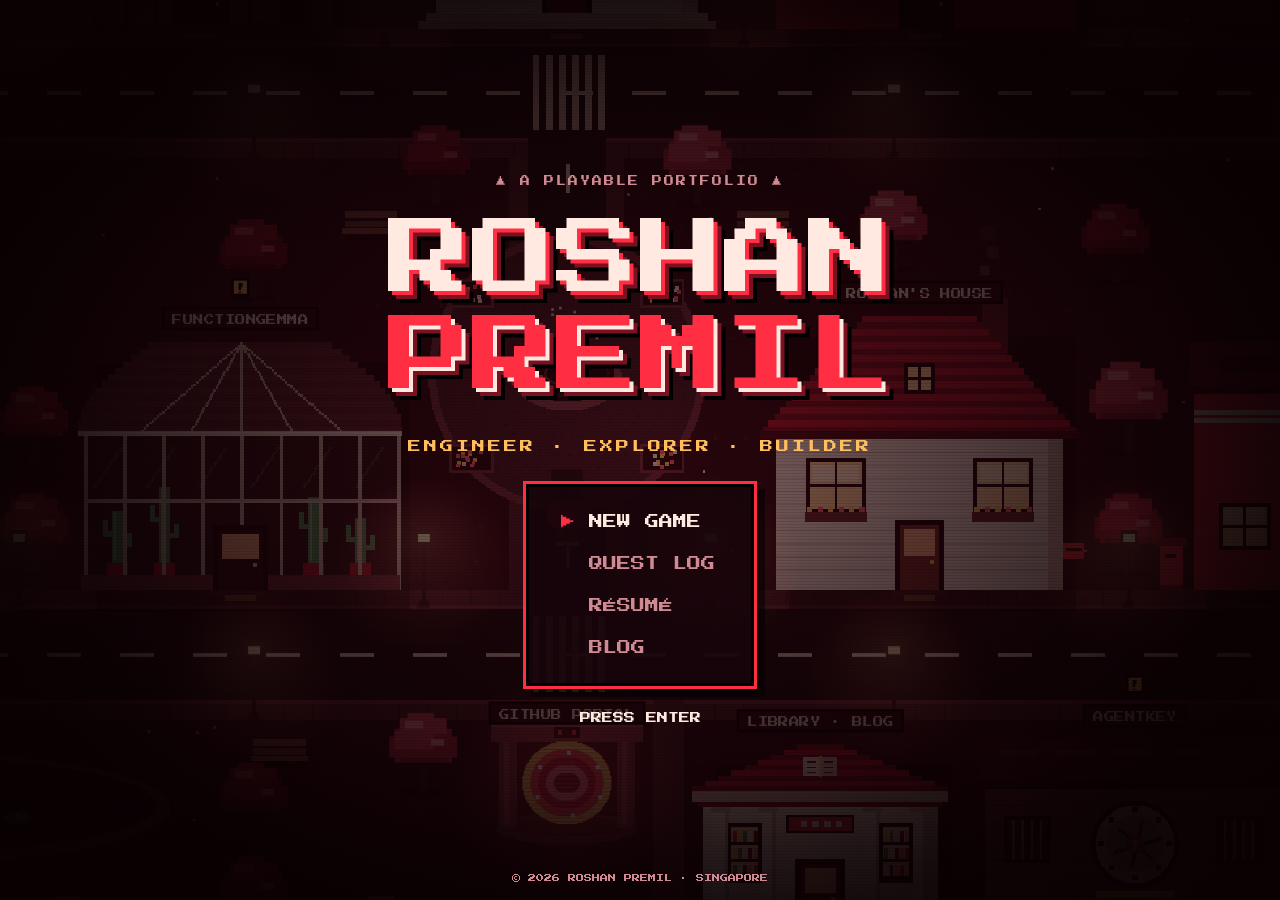
==== commit 6764cd18: "Add the blog to Rosh City as a Library building Merges the new Rosh City site into this branch (keep" ====
--- a/index.html
+++ b/index.html
@@ -44,6 +44,7 @@
       </ul>
       <p>
         <a href="resume.html">Résumé</a> ·
+        <a href="blog/">Blog</a> ·
         <a href="mailto:rohanroshan2403@gmail.com">Email</a> ·
         <a href="https://linkedin.com/in/roshan-premil">LinkedIn</a>
       </p>
@@ -127,6 +128,7 @@
             </button>
             <button id="log-btn" class="menu-item">QUEST LOG</button>
             <a href="resume.html" class="menu-item">RÉSUMÉ</a>
+            <a href="blog/" class="menu-item">BLOG</a>
           </nav>
           <p class="title-blink">PRESS ENTER</p>
         </div>
--- a/style.css
+++ b/style.css
@@ -878,6 +878,40 @@
   color: var(--gold);
 }
 
+/* Library (blog) panel */
+a.log-item {
+  text-decoration: none;
+  color: var(--cream);
+}
+
+.post-item {
+  align-items: start;
+}
+
+.post-item .log-desc {
+  line-height: 1.15;
+  margin-top: 8px;
+}
+
+.post-badge {
+  display: inline-block;
+  margin-top: 10px;
+  padding: 4px 6px;
+  font-family: var(--pixel);
+  font-size: 8px;
+  color: #000;
+  background: var(--gold);
+}
+
+@media (max-width: 600px) {
+  .post-item {
+    grid-template-columns: 28px 1fr;
+  }
+  .post-item .log-status {
+    grid-column: 2;
+  }
+}
+
 .log-foot {
   display: flex;
   justify-content: space-between;
